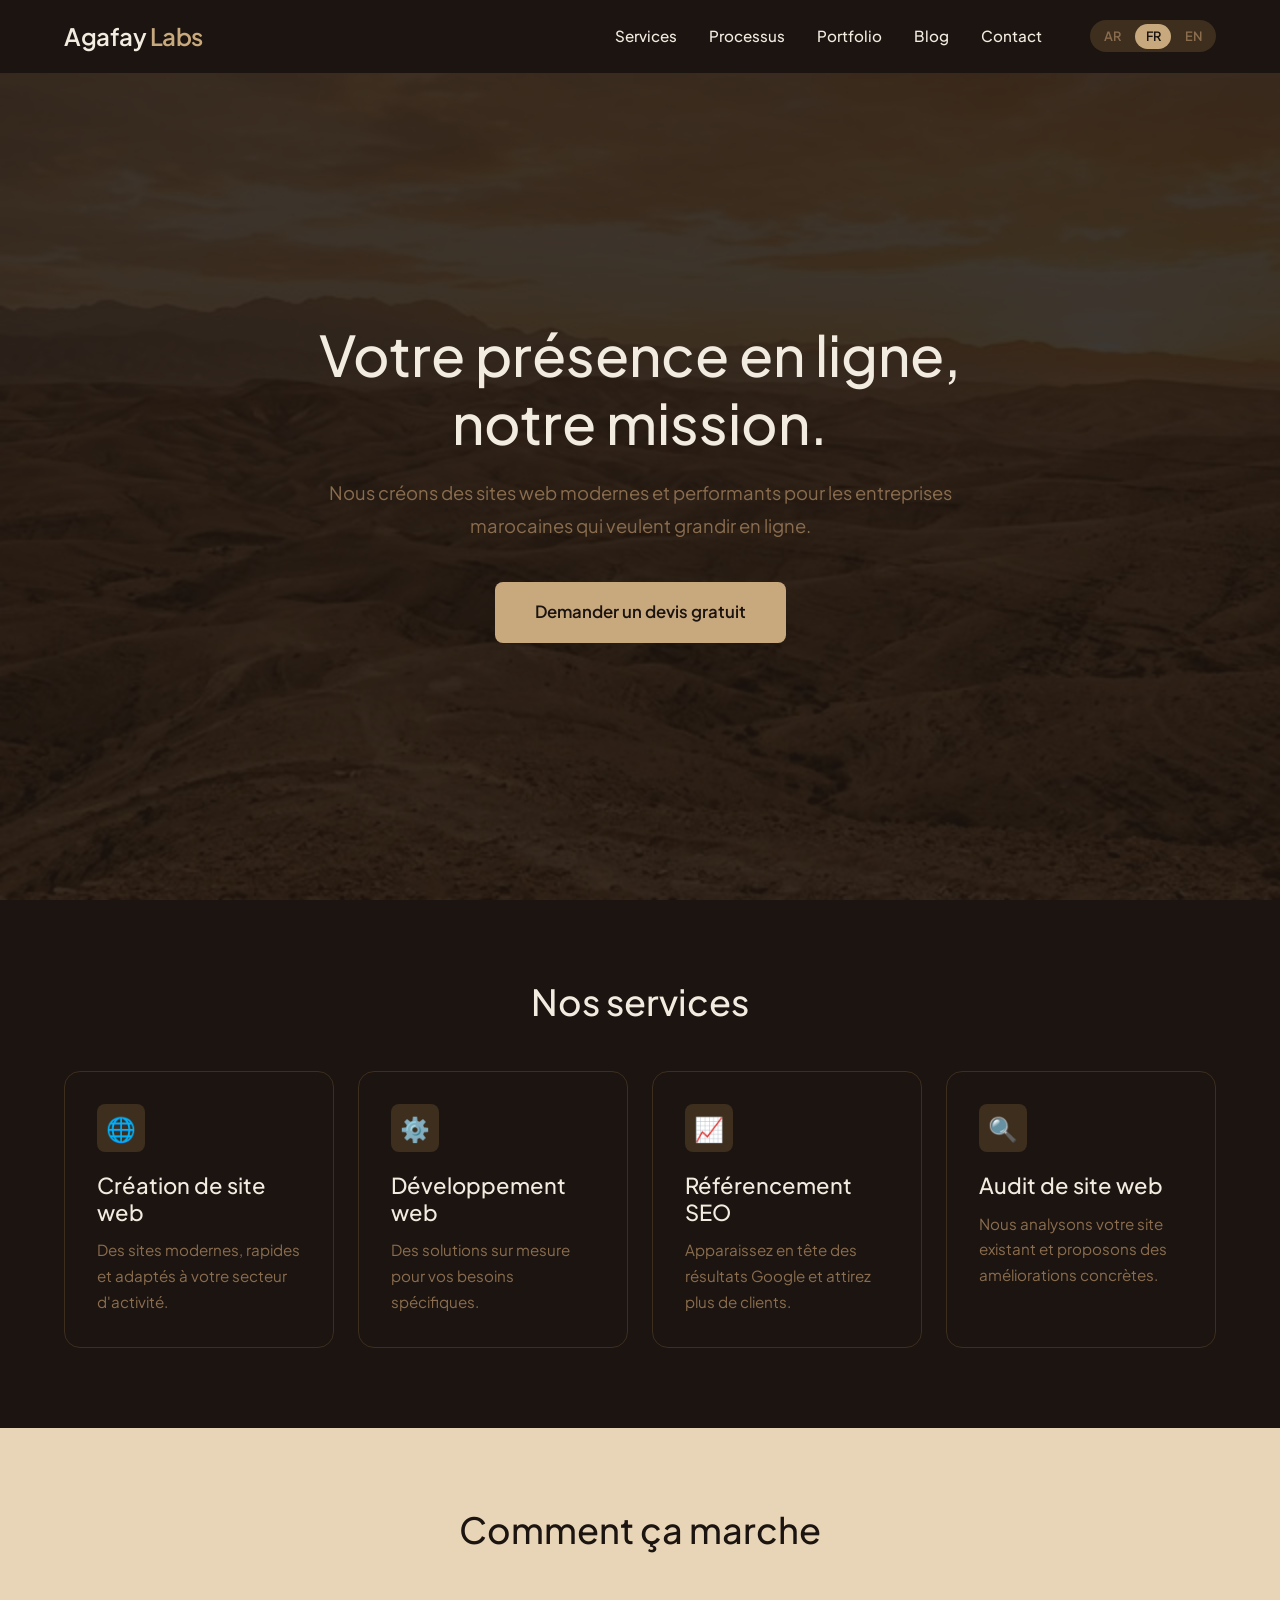
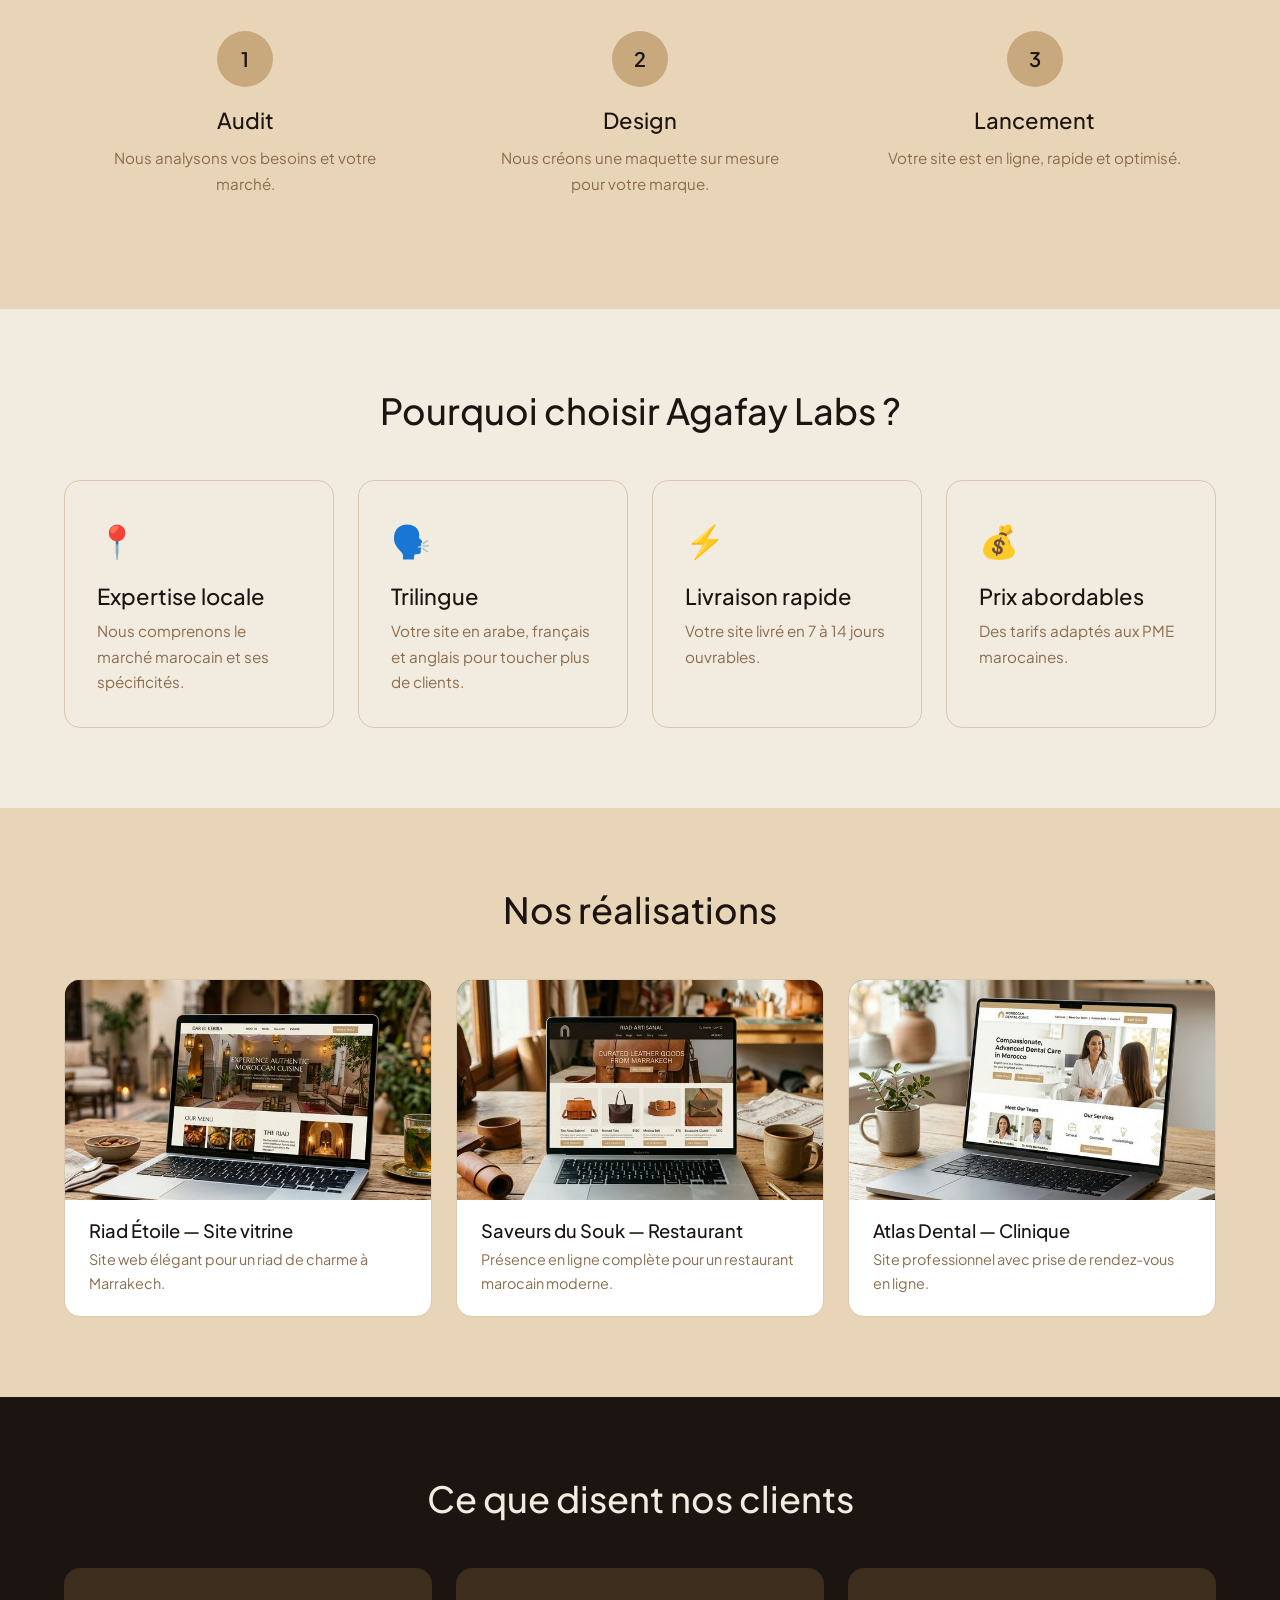
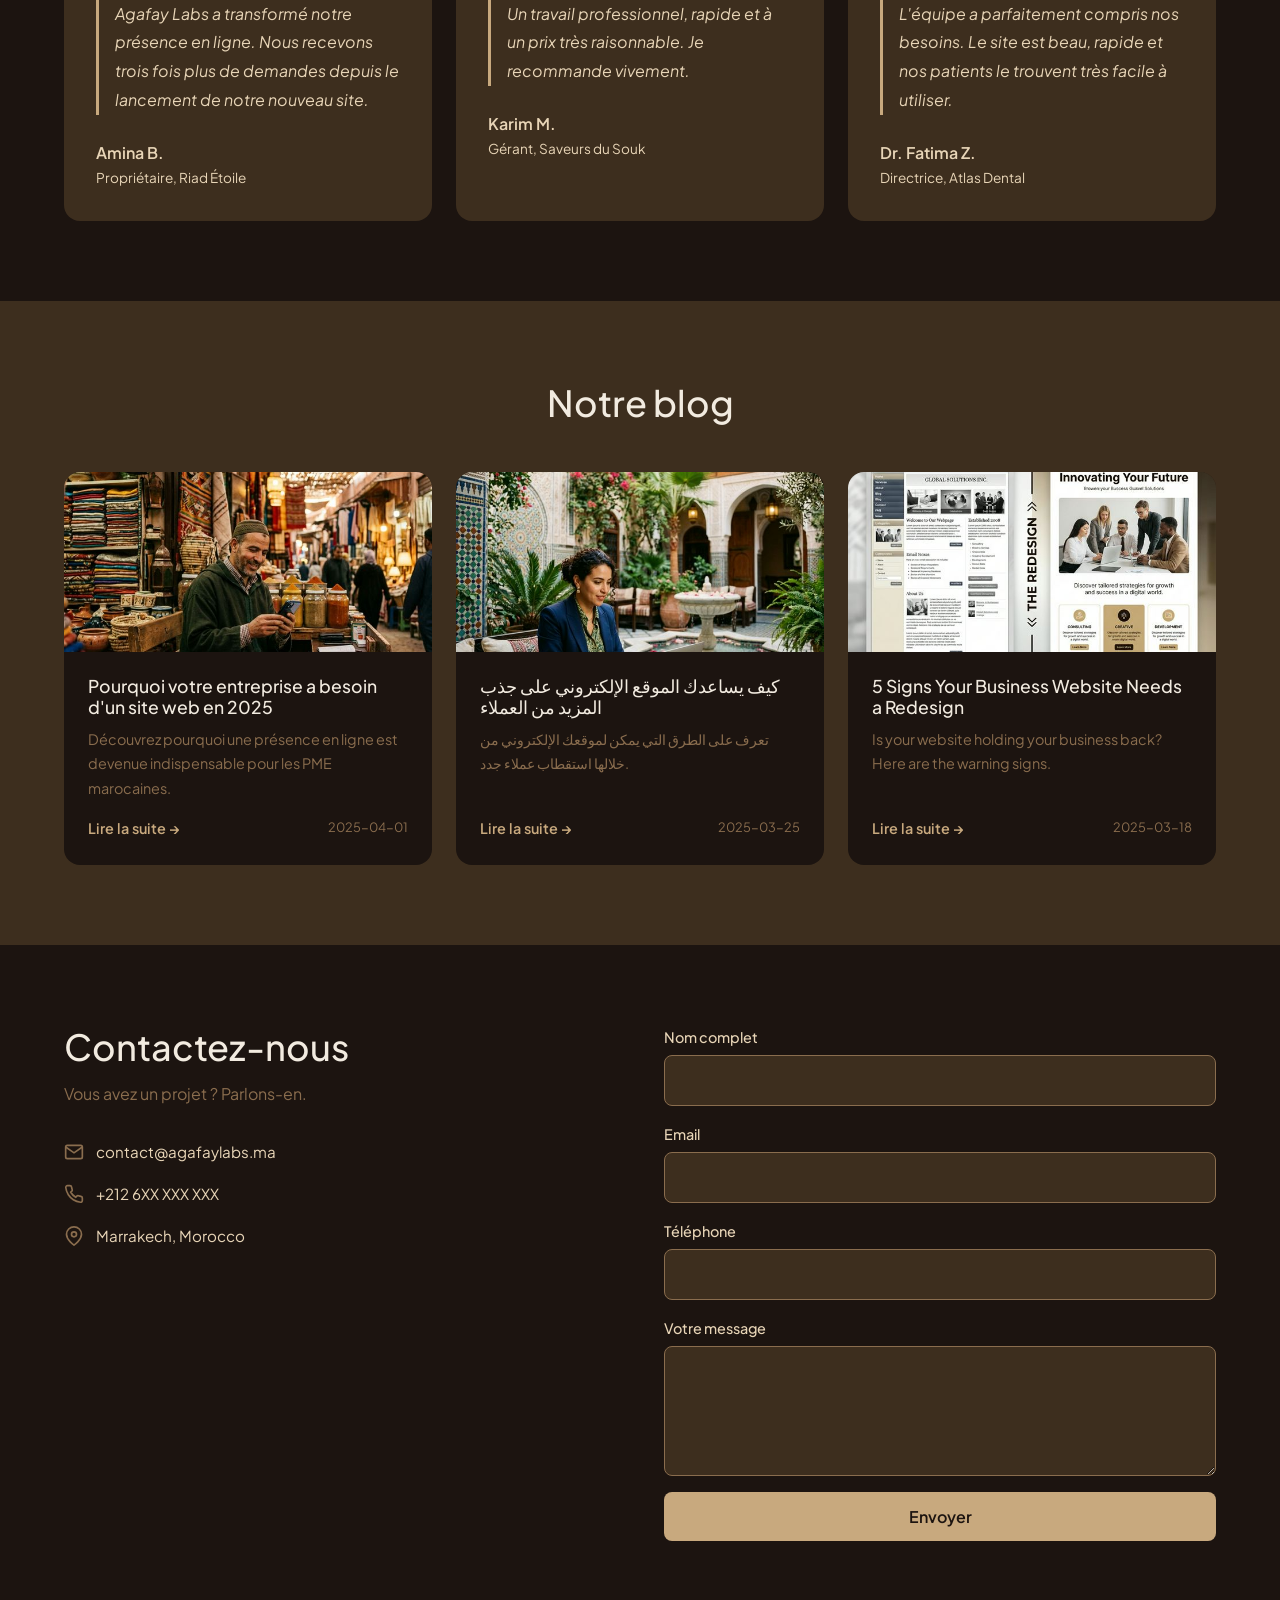
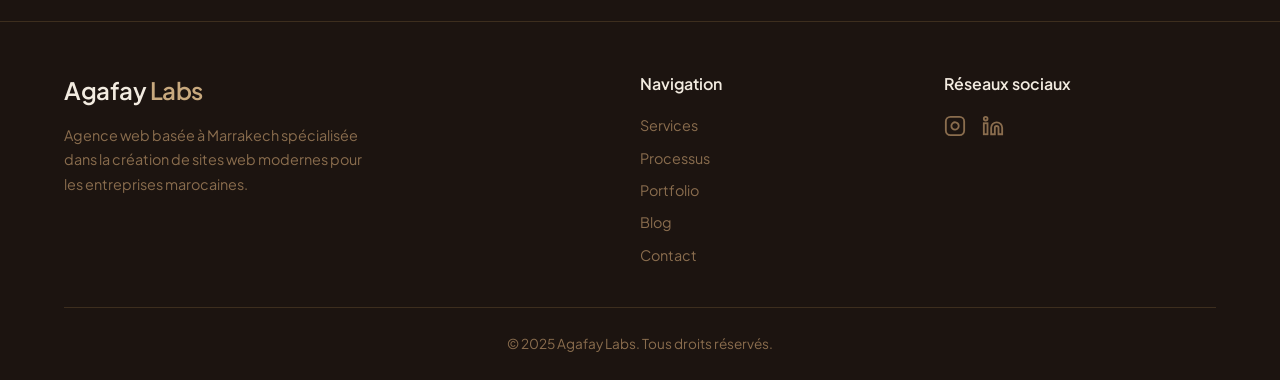
==== index.html @ 9cdda1c8 "Initial commit: Agafay Labs website" ====
<!DOCTYPE html>
<html lang="fr" dir="ltr">
<head>
  <meta charset="UTF-8">
  <meta name="viewport" content="width=device-width, initial-scale=1.0">
  <title>Agafay Labs — Agence Web à Marrakech | Création de sites web</title>
  <meta name="description" content="Agafay Labs est une agence web à Marrakech spécialisée dans la création de sites web modernes et performants pour les entreprises marocaines.">
  <link rel="canonical" href="https://agafaylabs.ma/">

  <!-- Open Graph -->
  <meta property="og:title" content="Agafay Labs — Agence Web à Marrakech">
  <meta property="og:description" content="Nous créons des sites web modernes et performants pour les entreprises marocaines qui veulent grandir en ligne.">
  <meta property="og:image" content="https://agafaylabs.ma/images/og-social-share.png">
  <meta property="og:url" content="https://agafaylabs.ma/">
  <meta property="og:type" content="website">

  <!-- Fonts -->
  <link rel="preconnect" href="https://fonts.googleapis.com">
  <link rel="preconnect" href="https://fonts.gstatic.com" crossorigin>
  <link href="https://fonts.googleapis.com/css2?family=Plus+Jakarta+Sans:wght@400;500;600&family=Noto+Sans+Arabic:wght@400;500;600&display=swap" rel="stylesheet">

  <link rel="stylesheet" href="css/style.css">

  <!-- JSON-LD LocalBusiness -->
  <script type="application/ld+json">
  {
    "@context": "https://schema.org",
    "@type": "LocalBusiness",
    "name": "Agafay Labs",
    "description": "Agence web à Marrakech spécialisée dans la création de sites web modernes pour les entreprises marocaines.",
    "url": "https://agafaylabs.ma",
    "email": "contact@agafaylabs.ma",
    "telephone": "+212 6XX XXX XXX",
    "address": {
      "@type": "PostalAddress",
      "addressLocality": "Marrakech",
      "addressCountry": "MA"
    },
    "sameAs": [
      "https://instagram.com/agafaylabs",
      "https://linkedin.com/company/agafaylabs"
    ]
  }
  </script>
</head>
<body>

  <!-- Nav Overlay -->
  <div class="nav-overlay" id="nav-overlay"></div>

  <!-- NAVBAR -->
  <nav class="navbar" id="navbar">
    <div class="container">
      <a href="index.html" class="navbar__logo">Agafay <span>Labs</span></a>
      <div class="navbar__links" id="nav-links">
        <a href="#services" data-i18n="navServices">Services</a>
        <a href="#process" data-i18n="navProcess">Processus</a>
        <a href="#portfolio" data-i18n="navPortfolio">Portfolio</a>
        <a href="blog.html" data-i18n="navBlog">Blog</a>
        <a href="#contact" data-i18n="navContact">Contact</a>
        <div class="lang-switcher">
          <button data-lang="ar">AR</button>
          <button data-lang="fr" class="active">FR</button>
          <button data-lang="en">EN</button>
        </div>
      </div>
      <button class="navbar__hamburger" id="hamburger" aria-label="Toggle menu">
        <span></span><span></span><span></span>
      </button>
    </div>
  </nav>

  <!-- HERO -->
  <section class="hero" id="hero">
    <!-- Desert background image -->
    <div class="hero__bg">
      <img src="images/hero-background.png" alt="Agafay desert landscape at golden hour" loading="lazy">
    </div>
    <div class="hero__content">
      <h1 data-i18n="heroTagline">Votre présence en ligne, notre mission.</h1>
      <p class="hero__subtitle" data-i18n="heroSubtitle">Nous créons des sites web modernes et performants pour les entreprises marocaines qui veulent grandir en ligne.</p>
      <a href="#contact" class="btn-primary" data-i18n="heroCta">Demander un devis gratuit</a>
    </div>
  </section>

  <!-- SERVICES -->
  <section class="section-dark" id="services">
    <div class="container">
      <div class="section-title reveal">
        <h2 data-i18n="servicesTitle">Nos services</h2>
      </div>
      <div class="services-grid">
        <div class="service-card reveal">
          <div class="service-card__icon">🌐</div>
          <h3 data-i18n="service1Title">Création de site web</h3>
          <p data-i18n="service1Desc">Des sites modernes, rapides et adaptés à votre secteur d'activité.</p>
        </div>
        <div class="service-card reveal">
          <div class="service-card__icon">⚙️</div>
          <h3 data-i18n="service2Title">Développement web</h3>
          <p data-i18n="service2Desc">Des solutions sur mesure pour vos besoins spécifiques.</p>
        </div>
        <div class="service-card reveal">
          <div class="service-card__icon">📈</div>
          <h3 data-i18n="service3Title">Référencement SEO</h3>
          <p data-i18n="service3Desc">Apparaissez en tête des résultats Google et attirez plus de clients.</p>
        </div>
        <div class="service-card reveal">
          <div class="service-card__icon">🔍</div>
          <h3 data-i18n="service4Title">Audit de site web</h3>
          <p data-i18n="service4Desc">Nous analysons votre site existant et proposons des améliorations concrètes.</p>
        </div>
      </div>
    </div>
  </section>

  <!-- PROCESS -->
  <section class="section-alt" id="process">
    <div class="container">
      <div class="section-title reveal">
        <h2 data-i18n="processTitle">Comment ça marche</h2>
      </div>
      <div class="process-steps">
        <div class="process-step reveal">
          <div class="process-step__number">1</div>
          <h3 data-i18n="step1Title">Audit</h3>
          <p data-i18n="step1Desc">Nous analysons vos besoins et votre marché.</p>
        </div>
        <div class="process-step reveal">
          <div class="process-step__number">2</div>
          <h3 data-i18n="step2Title">Design</h3>
          <p data-i18n="step2Desc">Nous créons une maquette sur mesure pour votre marque.</p>
        </div>
        <div class="process-step reveal">
          <div class="process-step__number">3</div>
          <h3 data-i18n="step3Title">Lancement</h3>
          <p data-i18n="step3Desc">Votre site est en ligne, rapide et optimisé.</p>
        </div>
      </div>
    </div>
  </section>

  <!-- WHY CHOOSE US -->
  <section class="section-light" id="why-us">
    <div class="container">
      <div class="section-title reveal">
        <h2 data-i18n="whyTitle">Pourquoi choisir Agafay Labs ?</h2>
      </div>
      <div class="reasons-grid">
        <div class="reason-card reveal">
          <div class="reason-card__icon">📍</div>
          <h3 data-i18n="reason1Title">Expertise locale</h3>
          <p data-i18n="reason1Desc">Nous comprenons le marché marocain et ses spécificités.</p>
        </div>
        <div class="reason-card reveal">
          <div class="reason-card__icon">🗣️</div>
          <h3 data-i18n="reason2Title">Trilingue</h3>
          <p data-i18n="reason2Desc">Votre site en arabe, français et anglais pour toucher plus de clients.</p>
        </div>
        <div class="reason-card reveal">
          <div class="reason-card__icon">⚡</div>
          <h3 data-i18n="reason3Title">Livraison rapide</h3>
          <p data-i18n="reason3Desc">Votre site livré en 7 à 14 jours ouvrables.</p>
        </div>
        <div class="reason-card reveal">
          <div class="reason-card__icon">💰</div>
          <h3 data-i18n="reason4Title">Prix abordables</h3>
          <p data-i18n="reason4Desc">Des tarifs adaptés aux PME marocaines.</p>
        </div>
      </div>
    </div>
  </section>

  <!-- PORTFOLIO -->
  <section class="section-alt" id="portfolio">
    <div class="container">
      <div class="section-title reveal">
        <h2 data-i18n="portfolioTitle">Nos réalisations</h2>
      </div>
      <div class="portfolio-grid">
        <div class="portfolio-card reveal">
          <div class="portfolio-card__image">
            <img src="images/portfolio-restaurant.png" alt="Site web pour Riad Étoile, Marrakech" loading="lazy">
            <div class="portfolio-card__overlay"><span data-i18n="viewProject">Voir le projet</span></div>
          </div>
          <div class="portfolio-card__info">
            <h3 data-i18n="portfolio1Title">Riad Étoile — Site vitrine</h3>
            <p data-i18n="portfolio1Desc">Site web élégant pour un riad de charme à Marrakech.</p>
          </div>
        </div>
        <div class="portfolio-card reveal">
          <div class="portfolio-card__image">
            <img src="images/portfolio-boutique.png" alt="Site e-commerce pour boutique artisanale marocaine" loading="lazy">
            <div class="portfolio-card__overlay"><span data-i18n="viewProject">Voir le projet</span></div>
          </div>
          <div class="portfolio-card__info">
            <h3 data-i18n="portfolio2Title">Saveurs du Souk — Restaurant</h3>
            <p data-i18n="portfolio2Desc">Présence en ligne complète pour un restaurant marocain moderne.</p>
          </div>
        </div>
        <div class="portfolio-card reveal">
          <div class="portfolio-card__image">
            <img src="images/portfolio-clinic.png" alt="Site web professionnel pour Atlas Dental" loading="lazy">
            <div class="portfolio-card__overlay"><span data-i18n="viewProject">Voir le projet</span></div>
          </div>
          <div class="portfolio-card__info">
            <h3 data-i18n="portfolio3Title">Atlas Dental — Clinique</h3>
            <p data-i18n="portfolio3Desc">Site professionnel avec prise de rendez-vous en ligne.</p>
          </div>
        </div>
      </div>
    </div>
  </section>

  <!-- TESTIMONIALS -->
  <section class="section-dark" id="testimonials">
    <div class="container">
      <div class="section-title reveal">
        <h2 data-i18n="testimonialsTitle">Ce que disent nos clients</h2>
      </div>
      <div class="testimonials-grid">
        <div class="testimonial-card reveal">
          <p class="testimonial-card__quote" data-i18n="testimonial1Quote">Agafay Labs a transformé notre présence en ligne. Nous recevons trois fois plus de demandes depuis le lancement de notre nouveau site.</p>
          <p class="testimonial-card__author" data-i18n="testimonial1Author">Amina B.</p>
          <p class="testimonial-card__role" data-i18n="testimonial1Role">Propriétaire, Riad Étoile</p>
        </div>
        <div class="testimonial-card reveal">
          <p class="testimonial-card__quote" data-i18n="testimonial2Quote">Un travail professionnel, rapide et à un prix très raisonnable. Je recommande vivement.</p>
          <p class="testimonial-card__author" data-i18n="testimonial2Author">Karim M.</p>
          <p class="testimonial-card__role" data-i18n="testimonial2Role">Gérant, Saveurs du Souk</p>
        </div>
        <div class="testimonial-card reveal">
          <p class="testimonial-card__quote" data-i18n="testimonial3Quote">L'équipe a parfaitement compris nos besoins. Le site est beau, rapide et nos patients le trouvent très facile à utiliser.</p>
          <p class="testimonial-card__author" data-i18n="testimonial3Author">Dr. Fatima Z.</p>
          <p class="testimonial-card__role" data-i18n="testimonial3Role">Directrice, Atlas Dental</p>
        </div>
      </div>
    </div>
  </section>

  <!-- BLOG PREVIEW -->
  <section class="section-blog-home" id="blog">
    <div class="container">
      <div class="section-title reveal">
        <h2 data-i18n="blogTitle">Notre blog</h2>
      </div>
      <div class="blog-grid">
        <!-- Post 1 -->
        <a href="posts/post-1.html" class="blog-card reveal">
          <div class="blog-card__image">
            <span class="blog-card__badge">Business</span>
            <img src="images/blog-hero-french.png" alt="Entrepreneur marocain dans un souk" loading="lazy">
          </div>
          <div class="blog-card__body">
            <h3 data-i18n="blog1Title">Pourquoi votre entreprise a besoin d'un site web en 2025</h3>
            <p data-i18n="blog1Excerpt">Découvrez pourquoi une présence en ligne est devenue indispensable pour les PME marocaines.</p>
            <div class="blog-card__footer">
              <span class="blog-card__link" data-i18n="readMore">Lire la suite →</span>
              <span class="blog-card__date">2025-04-01</span>
            </div>
          </div>
        </a>
        <!-- Post 2 -->
        <a href="posts/post-2.html" class="blog-card reveal">
          <div class="blog-card__image">
            <span class="blog-card__badge">Marketing</span>
            <img src="images/blog-hero-arabic.png" alt="رائدة أعمال مغربية تعمل على حاسوبها" loading="lazy">
          </div>
          <div class="blog-card__body">
            <h3 data-i18n="blog2Title">كيف يساعدك الموقع الإلكتروني على جذب المزيد من العملاء</h3>
            <p data-i18n="blog2Excerpt">تعرف على الطرق التي يمكن لموقعك الإلكتروني من خلالها استقطاب عملاء جدد.</p>
            <div class="blog-card__footer">
              <span class="blog-card__link" data-i18n="readMore">Lire la suite →</span>
              <span class="blog-card__date">2025-03-25</span>
            </div>
          </div>
        </a>
        <!-- Post 3 -->
        <a href="posts/post-3.html" class="blog-card reveal">
          <div class="blog-card__image">
            <span class="blog-card__badge">Web Design</span>
            <img src="images/blog-hero-english.png" alt="Before and after website redesign comparison" loading="lazy">
          </div>
          <div class="blog-card__body">
            <h3 data-i18n="blog3Title">5 Signs Your Business Website Needs a Redesign</h3>
            <p data-i18n="blog3Excerpt">Is your website holding your business back? Here are the warning signs.</p>
            <div class="blog-card__footer">
              <span class="blog-card__link" data-i18n="readMore">Lire la suite →</span>
              <span class="blog-card__date">2025-03-18</span>
            </div>
          </div>
        </a>
      </div>
    </div>
  </section>

  <!-- CONTACT -->
  <section class="section-dark" id="contact">
    <div class="container">
      <div class="contact-wrapper reveal">
        <div class="contact-info">
          <h2 data-i18n="contactTitle">Contactez-nous</h2>
          <p data-i18n="contactSubtitle">Vous avez un projet ? Parlons-en.</p>
          <div class="contact-info__item">
            <svg width="20" height="20" viewBox="0 0 24 24" fill="none" stroke="#8A6D4E" stroke-width="2"><path d="M4 4h16c1.1 0 2 .9 2 2v12c0 1.1-.9 2-2 2H4c-1.1 0-2-.9-2-2V6c0-1.1.9-2 2-2z"/><polyline points="22,6 12,13 2,6"/></svg>
            <span>contact@agafaylabs.ma</span>
          </div>
          <div class="contact-info__item">
            <svg width="20" height="20" viewBox="0 0 24 24" fill="none" stroke="#8A6D4E" stroke-width="2"><path d="M22 16.92v3a2 2 0 01-2.18 2 19.79 19.79 0 01-8.63-3.07 19.5 19.5 0 01-6-6 19.79 19.79 0 01-3.07-8.67A2 2 0 014.11 2h3a2 2 0 012 1.72 12.84 12.84 0 00.7 2.81 2 2 0 01-.45 2.11L8.09 9.91a16 16 0 006 6l1.27-1.27a2 2 0 012.11-.45 12.84 12.84 0 002.81.7A2 2 0 0122 16.92z"/></svg>
            <span>+212 6XX XXX XXX</span>
          </div>
          <div class="contact-info__item">
            <svg width="20" height="20" viewBox="0 0 24 24" fill="none" stroke="#8A6D4E" stroke-width="2"><path d="M21 10c0 7-9 13-9 13s-9-6-9-13a9 9 0 0118 0z"/><circle cx="12" cy="10" r="3"/></svg>
            <span>Marrakech, Morocco</span>
          </div>
        </div>
        <form class="contact-form" id="contact-form">
          <div class="form-group">
            <label for="name" data-i18n="labelName">Nom complet</label>
            <input type="text" id="name" name="name" required>
          </div>
          <div class="form-group">
            <label for="email" data-i18n="labelEmail">Email</label>
            <input type="email" id="email" name="email" required>
          </div>
          <div class="form-group">
            <label for="phone" data-i18n="labelPhone">Téléphone</label>
            <input type="tel" id="phone" name="phone">
          </div>
          <div class="form-group">
            <label for="message" data-i18n="labelMessage">Votre message</label>
            <textarea id="message" name="message" required></textarea>
          </div>
          <div class="form-error" id="form-error"></div>
          <div class="form-success" id="form-success" data-i18n="formSuccess">Merci ! Votre message a été envoyé avec succès.</div>
          <button type="submit" class="btn-primary" data-i18n="labelSend">Envoyer</button>
        </form>
      </div>
    </div>
  </section>

  <!-- FOOTER -->
  <footer class="footer">
    <div class="container">
      <div class="footer__grid">
        <div class="footer__brand">
          <a href="index.html" class="navbar__logo">Agafay <span>Labs</span></a>
          <p data-i18n="footerDesc">Agence web basée à Marrakech spécialisée dans la création de sites web modernes pour les entreprises marocaines.</p>
        </div>
        <div class="footer__nav">
          <h4 data-i18n="footerNav">Navigation</h4>
          <a href="#services" data-i18n="navServices">Services</a>
          <a href="#process" data-i18n="navProcess">Processus</a>
          <a href="#portfolio" data-i18n="navPortfolio">Portfolio</a>
          <a href="blog.html" data-i18n="navBlog">Blog</a>
          <a href="#contact" data-i18n="navContact">Contact</a>
        </div>
        <div class="footer__social">
          <h4 data-i18n="footerSocial">Réseaux sociaux</h4>
          <div class="footer__social-icons">
            <a href="https://instagram.com/agafaylabs" target="_blank" rel="noopener noreferrer" aria-label="Instagram">
              <svg width="22" height="22" viewBox="0 0 24 24" fill="none" stroke="currentColor" stroke-width="2"><rect x="2" y="2" width="20" height="20" rx="5"/><path d="M16 11.37A4 4 0 1112.63 8 4 4 0 0116 11.37z"/><line x1="17.5" y1="6.5" x2="17.51" y2="6.5"/></svg>
            </a>
            <a href="https://linkedin.com/company/agafaylabs" target="_blank" rel="noopener noreferrer" aria-label="LinkedIn">
              <svg width="22" height="22" viewBox="0 0 24 24" fill="none" stroke="currentColor" stroke-width="2"><path d="M16 8a6 6 0 016 6v7h-4v-7a2 2 0 00-2-2 2 2 0 00-2 2v7h-4v-7a6 6 0 016-6z"/><rect x="2" y="9" width="4" height="12"/><circle cx="4" cy="4" r="2"/></svg>
            </a>
          </div>
        </div>
      </div>
      <div class="footer__bottom">
        <p data-i18n="footerCopyright">© 2025 Agafay Labs. Tous droits réservés.</p>
      </div>
    </div>
  </footer>

  <script src="js/script.js"></script>
</body>
</html>
---- css/style.css ----
/* ============================================
   AGAFAY LABS — Design System
   ============================================ */

/* --- Google Fonts --- */
@import url('https://fonts.googleapis.com/css2?family=Plus+Jakarta+Sans:wght@400;500;600&family=Noto+Sans+Arabic:wght@400;500;600&display=swap');

/* --- CSS Variables --- */
:root {
  --color-dark-earth: #1C1410;
  --color-deep-terracotta: #3D2E1E;
  --color-warm-umber: #8A6D4E;
  --color-agafay-sand: #C8A97E;
  --color-pale-dune: #E8D5B7;
  --color-riad-ivory: #F2EBE0;
  --color-jemaa-red: #8B2C2C;
  --color-palmeraie-green: #2C5F4A;
  --color-atlas-sky: #4A6B8A;

  --font-primary: 'Plus Jakarta Sans', sans-serif;
  --font-arabic: 'Noto Sans Arabic', sans-serif;

  --transition: 0.3s ease;
  --shadow-sm: 0 2px 8px rgba(28,20,16,0.12);
  --shadow-md: 0 4px 20px rgba(28,20,16,0.18);
  --shadow-lg: 0 8px 32px rgba(28,20,16,0.25);
  --border-light: 1px solid #D9C9B0;
  --border-dark: 1px solid var(--color-deep-terracotta);
  --radius: 8px;
  --radius-lg: 16px;
  --radius-pill: 20px;
}

/* --- Reset & Base --- */
*, *::before, *::after {
  margin: 0;
  padding: 0;
  box-sizing: border-box;
}

html {
  scroll-behavior: smooth;
  font-size: 16px;
}

body {
  font-family: var(--font-primary);
  line-height: 1.7;
  color: var(--color-dark-earth);
  background: var(--color-riad-ivory);
  overflow-x: hidden;
}

[dir="rtl"] body {
  font-family: var(--font-arabic);
}

a {
  text-decoration: none;
  color: inherit;
  transition: color var(--transition);
}

ul { list-style: none; }

img {
  max-width: 100%;
  height: auto;
  display: block;
}

/* --- Typography --- */
h1, h2, h3 {
  font-weight: 500;
  line-height: 1.2;
}
h1 { font-size: clamp(2rem, 5vw, 3.5rem); }
h2 { font-size: clamp(1.5rem, 3vw, 2.25rem); }
h3 { font-size: 1.375rem; }

.section-title {
  text-align: center;
  margin-bottom: 3rem;
}
.section-title h2 {
  margin-bottom: 0.5rem;
}

/* --- Container --- */
.container {
  width: 100%;
  max-width: 1200px;
  margin: 0 auto;
  padding: 0 1.5rem;
}

/* --- Buttons --- */
.btn-primary {
  display: inline-block;
  padding: 0.875rem 2rem;
  background: var(--color-agafay-sand);
  color: var(--color-dark-earth);
  font-weight: 600;
  font-size: 1rem;
  border: none;
  border-radius: var(--radius);
  cursor: pointer;
  transition: all var(--transition);
  font-family: inherit;
}
.btn-primary:hover {
  background: var(--color-warm-umber);
  color: var(--color-riad-ivory);
  transform: translateY(-2px);
  box-shadow: var(--shadow-md);
}

.btn-outline {
  display: inline-block;
  padding: 0.875rem 2rem;
  background: transparent;
  color: var(--color-agafay-sand);
  font-weight: 600;
  font-size: 1rem;
  border: 2px solid var(--color-agafay-sand);
  border-radius: var(--radius);
  cursor: pointer;
  transition: all var(--transition);
  font-family: inherit;
}
.btn-outline:hover {
  background: var(--color-agafay-sand);
  color: var(--color-dark-earth);
  transform: translateY(-2px);
}

/* ============================================
   NAVBAR
   ============================================ */
.navbar {
  position: fixed;
  top: 0;
  left: 0;
  right: 0;
  z-index: 1000;
  background: var(--color-dark-earth);
  padding: 1rem 0;
  transition: box-shadow var(--transition), padding var(--transition);
}
.navbar.scrolled {
  box-shadow: var(--shadow-lg);
  padding: 0.6rem 0;
}
.navbar .container {
  display: flex;
  align-items: center;
  justify-content: space-between;
}
.navbar__logo {
  font-size: 1.5rem;
  font-weight: 600;
  color: var(--color-riad-ivory);
  letter-spacing: -0.5px;
}
.navbar__logo span {
  color: var(--color-agafay-sand);
}
.navbar__links {
  display: flex;
  align-items: center;
  gap: 2rem;
}
.navbar__links a {
  color: var(--color-riad-ivory);
  font-size: 0.95rem;
  font-weight: 500;
  position: relative;
  padding: 0.25rem 0;
}
.navbar__links a::after {
  content: '';
  position: absolute;
  bottom: 0;
  left: 0;
  width: 0;
  height: 2px;
  background: var(--color-agafay-sand);
  transition: width var(--transition);
}
.navbar__links a:hover,
.navbar__links a.active {
  color: var(--color-agafay-sand);
}
.navbar__links a:hover::after,
.navbar__links a.active::after {
  width: 100%;
}

/* Language Switcher */
.lang-switcher {
  display: flex;
  gap: 0.25rem;
  margin-left: 1rem;
  background: var(--color-deep-terracotta);
  border-radius: var(--radius-pill);
  padding: 0.2rem;
}
[dir="rtl"] .lang-switcher {
  margin-left: 0;
  margin-right: 1rem;
}
.lang-switcher button {
  background: transparent;
  color: var(--color-warm-umber);
  border: none;
  padding: 0.3rem 0.65rem;
  font-size: 0.8rem;
  font-weight: 600;
  border-radius: var(--radius-pill);
  cursor: pointer;
  transition: all var(--transition);
  font-family: inherit;
}
.lang-switcher button.active,
.lang-switcher button:hover {
  background: var(--color-agafay-sand);
  color: var(--color-dark-earth);
}

/* Hamburger */
.navbar__hamburger {
  display: none;
  flex-direction: column;
  gap: 5px;
  cursor: pointer;
  background: none;
  border: none;
  padding: 0.5rem;
}
.navbar__hamburger span {
  display: block;
  width: 24px;
  height: 2px;
  background: var(--color-riad-ivory);
  transition: all var(--transition);
  border-radius: 2px;
}
.navbar__hamburger.open span:nth-child(1) {
  transform: translateY(7px) rotate(45deg);
}
.navbar__hamburger.open span:nth-child(2) {
  opacity: 0;
}
.navbar__hamburger.open span:nth-child(3) {
  transform: translateY(-7px) rotate(-45deg);
}

/* ============================================
   HERO
   ============================================ */
.hero {
  min-height: 100vh;
  display: flex;
  align-items: center;
  justify-content: center;
  text-align: center;
  background: var(--color-dark-earth);
  position: relative;
  overflow: hidden;
  padding: 8rem 1.5rem 4rem;
}
.hero__bg {
  position: absolute;
  inset: 0;
  opacity: 0.15;
  pointer-events: none;
}
.hero__bg img {
  width: 100%;
  height: 100%;
  object-fit: cover;
}
.portfolio-card__image img {
  width: 100%;
  height: 100%;
  object-fit: cover;
  position: absolute;
  top: 0;
  left: 0;
}
.portfolio-card__image {
  position: relative;
}
.blog-card__image img {
  width: 100%;
  height: 100%;
  object-fit: cover;
  position: absolute;
  top: 0;
  left: 0;
}
.blog-card__image {
  position: relative;
}
.hero__content {
  position: relative;
  z-index: 1;
  max-width: 700px;
}
.hero h1 {
  color: var(--color-riad-ivory);
  margin-bottom: 1.25rem;
}
.hero__subtitle {
  color: var(--color-warm-umber);
  font-size: 1.15rem;
  margin-bottom: 2.5rem;
  line-height: 1.8;
}
.hero .btn-primary {
  font-size: 1.05rem;
  padding: 1rem 2.5rem;
}

/* ============================================
   SECTIONS — COMMON
   ============================================ */
section {
  padding: 5rem 0;
}

/* Dark sections */
.section-dark {
  background: var(--color-dark-earth);
  color: var(--color-riad-ivory);
}
.section-dark h2,
.section-dark h3 {
  color: var(--color-riad-ivory);
}
.section-dark p {
  color: var(--color-pale-dune);
}

/* Light sections */
.section-light {
  background: var(--color-riad-ivory);
  color: var(--color-dark-earth);
}
.section-alt {
  background: var(--color-pale-dune);
  color: var(--color-dark-earth);
}
.section-light h2,
.section-light h3,
.section-alt h2,
.section-alt h3 {
  color: var(--color-dark-earth);
}
.section-blog-home {
  background: var(--color-deep-terracotta);
}
.section-blog-home h2,
.section-blog-home h3 {
  color: var(--color-riad-ivory);
}
.section-blog-home p {
  color: var(--color-pale-dune);
}

/* ============================================
   SERVICES
   ============================================ */
.services-grid {
  display: grid;
  grid-template-columns: repeat(auto-fit, minmax(260px, 1fr));
  gap: 1.5rem;
}
.service-card {
  background: var(--color-dark-earth);
  border: var(--border-dark);
  border-radius: var(--radius-lg);
  padding: 2rem;
  transition: transform var(--transition), box-shadow var(--transition);
}
.service-card:hover {
  transform: translateY(-4px);
  box-shadow: var(--shadow-md);
}
.service-card__icon {
  width: 48px;
  height: 48px;
  background: var(--color-deep-terracotta);
  border-radius: var(--radius);
  display: flex;
  align-items: center;
  justify-content: center;
  margin-bottom: 1.25rem;
  font-size: 1.5rem;
}
.service-card h3 {
  color: var(--color-riad-ivory);
  margin-bottom: 0.75rem;
}
.service-card p {
  color: var(--color-warm-umber);
  font-size: 0.95rem;
}

/* ============================================
   PROCESS / HOW IT WORKS
   ============================================ */
.process-steps {
  display: grid;
  grid-template-columns: repeat(auto-fit, minmax(240px, 1fr));
  gap: 2rem;
  position: relative;
}
.process-step {
  text-align: center;
  padding: 2rem 1.5rem;
  position: relative;
}
.process-step__number {
  width: 56px;
  height: 56px;
  border-radius: 50%;
  background: var(--color-agafay-sand);
  color: var(--color-dark-earth);
  display: flex;
  align-items: center;
  justify-content: center;
  font-size: 1.25rem;
  font-weight: 600;
  margin: 0 auto 1.25rem;
}
.process-step h3 {
  margin-bottom: 0.75rem;
}
.process-step p {
  color: var(--color-warm-umber);
  font-size: 0.95rem;
}

/* ============================================
   WHY CHOOSE US
   ============================================ */
.reasons-grid {
  display: grid;
  grid-template-columns: repeat(auto-fit, minmax(250px, 1fr));
  gap: 1.5rem;
}
.reason-card {
  background: var(--color-riad-ivory);
  border: var(--border-light);
  border-radius: var(--radius-lg);
  padding: 2rem;
  transition: transform var(--transition);
}
.reason-card:hover {
  transform: translateY(-3px);
}
.reason-card__icon {
  font-size: 2rem;
  margin-bottom: 1rem;
}
.reason-card h3 {
  margin-bottom: 0.5rem;
}
.reason-card p {
  color: var(--color-warm-umber);
  font-size: 0.95rem;
}

/* ============================================
   PORTFOLIO
   ============================================ */
.portfolio-grid {
  display: grid;
  grid-template-columns: repeat(auto-fit, minmax(320px, 1fr));
  gap: 1.5rem;
}
.portfolio-card {
  border-radius: var(--radius-lg);
  overflow: hidden;
  border: var(--border-light);
  background: #fff;
  transition: transform var(--transition), box-shadow var(--transition);
}
.portfolio-card:hover {
  transform: translateY(-4px);
  box-shadow: var(--shadow-md);
}
.portfolio-card__image {
  width: 100%;
  height: 220px;
  background: var(--color-deep-terracotta);
  position: relative;
  overflow: hidden;
  display: flex;
  align-items: center;
  justify-content: center;
}
.portfolio-card__image span {
  color: var(--color-warm-umber);
  font-size: 0.9rem;
}
.portfolio-card__overlay {
  position: absolute;
  inset: 0;
  background: rgba(28,20,16,0.8);
  display: flex;
  align-items: center;
  justify-content: center;
  opacity: 0;
  transition: opacity var(--transition);
}
.portfolio-card:hover .portfolio-card__overlay {
  opacity: 1;
}
.portfolio-card__overlay span {
  color: var(--color-agafay-sand);
  font-weight: 600;
  font-size: 1rem;
  border: 2px solid var(--color-agafay-sand);
  padding: 0.5rem 1.25rem;
  border-radius: var(--radius);
}
.portfolio-card__info {
  padding: 1.25rem 1.5rem;
}
.portfolio-card__info h3 {
  margin-bottom: 0.25rem;
  font-size: 1.15rem;
}
.portfolio-card__info p {
  color: var(--color-warm-umber);
  font-size: 0.9rem;
}

/* ============================================
   TESTIMONIALS
   ============================================ */
.testimonials-grid {
  display: grid;
  grid-template-columns: repeat(auto-fit, minmax(300px, 1fr));
  gap: 1.5rem;
}
.testimonial-card {
  background: var(--color-deep-terracotta);
  border-radius: var(--radius-lg);
  padding: 2rem;
}
.testimonial-card__quote {
  color: var(--color-pale-dune);
  font-size: 1rem;
  margin-bottom: 1.5rem;
  font-style: italic;
  line-height: 1.8;
  position: relative;
  padding-left: 1rem;
  border-left: 3px solid var(--color-agafay-sand);
}
[dir="rtl"] .testimonial-card__quote {
  padding-left: 0;
  padding-right: 1rem;
  border-left: none;
  border-right: 3px solid var(--color-agafay-sand);
}
.testimonial-card__author {
  color: var(--color-agafay-sand);
  font-weight: 600;
}
.testimonial-card__role {
  color: var(--color-warm-umber);
  font-size: 0.85rem;
}

/* ============================================
   BLOG CARDS (Homepage)
   ============================================ */
.blog-grid {
  display: grid;
  grid-template-columns: repeat(auto-fit, minmax(300px, 1fr));
  gap: 1.5rem;
}
.blog-card {
  background: var(--color-dark-earth);
  border-radius: var(--radius-lg);
  overflow: hidden;
  transition: transform var(--transition), box-shadow var(--transition);
  display: flex;
  flex-direction: column;
}
.blog-card:hover {
  transform: translateY(-4px);
  box-shadow: var(--shadow-md);
}
.blog-card__image {
  width: 100%;
  height: 180px;
  background: var(--color-deep-terracotta);
  position: relative;
  display: flex;
  align-items: center;
  justify-content: center;
}
.blog-card__image span {
  color: var(--color-warm-umber);
  font-size: 0.85rem;
}
.blog-card__badge {
  position: absolute;
  top: 1rem;
  left: 1rem;
  background: var(--color-agafay-sand);
  color: var(--color-dark-earth);
  font-size: 0.75rem;
  font-weight: 600;
  padding: 0.25rem 0.75rem;
  border-radius: var(--radius-pill);
}
[dir="rtl"] .blog-card__badge {
  left: auto;
  right: 1rem;
}
.blog-card__body {
  padding: 1.5rem;
  flex: 1;
  display: flex;
  flex-direction: column;
}
.blog-card__body h3 {
  color: var(--color-riad-ivory);
  font-size: 1.1rem;
  margin-bottom: 0.5rem;
}
.blog-card__body p {
  color: var(--color-warm-umber);
  font-size: 0.9rem;
  flex: 1;
}
.blog-card__footer {
  display: flex;
  justify-content: space-between;
  align-items: center;
  margin-top: 1rem;
}
.blog-card__date {
  color: var(--color-warm-umber);
  font-size: 0.8rem;
}
.blog-card__link {
  color: var(--color-agafay-sand);
  font-weight: 600;
  font-size: 0.9rem;
  transition: color var(--transition);
}
.blog-card__link:hover {
  color: var(--color-riad-ivory);
}

/* ============================================
   CONTACT
   ============================================ */
.contact-wrapper {
  display: grid;
  grid-template-columns: 1fr 1fr;
  gap: 3rem;
  align-items: start;
}
.contact-info h2 {
  color: var(--color-riad-ivory);
  margin-bottom: 0.75rem;
}
.contact-info p {
  color: var(--color-warm-umber);
  margin-bottom: 2rem;
}
.contact-info__item {
  display: flex;
  align-items: center;
  gap: 0.75rem;
  margin-bottom: 1rem;
  color: var(--color-pale-dune);
  font-size: 0.95rem;
}
.contact-info__item svg {
  flex-shrink: 0;
}
.contact-form {
  display: flex;
  flex-direction: column;
  gap: 1rem;
}
.form-group {
  display: flex;
  flex-direction: column;
  gap: 0.35rem;
}
.form-group label {
  color: var(--color-pale-dune);
  font-size: 0.9rem;
  font-weight: 500;
}
.form-group input,
.form-group textarea {
  background: var(--color-deep-terracotta);
  border: 1px solid var(--color-warm-umber);
  border-radius: var(--radius);
  padding: 0.875rem 1rem;
  color: var(--color-riad-ivory);
  font-family: inherit;
  font-size: 1rem;
  transition: border-color var(--transition), box-shadow var(--transition);
  outline: none;
}
.form-group input:focus,
.form-group textarea:focus {
  border-color: var(--color-agafay-sand);
  box-shadow: 0 0 0 3px rgba(200,169,126,0.15);
}
.form-group textarea {
  min-height: 130px;
  resize: vertical;
}
.form-group input::placeholder,
.form-group textarea::placeholder {
  color: var(--color-warm-umber);
}
.form-success {
  background: var(--color-palmeraie-green);
  color: var(--color-riad-ivory);
  padding: 1rem;
  border-radius: var(--radius);
  text-align: center;
  display: none;
}
.form-success.show {
  display: block;
}
.form-error {
  color: var(--color-jemaa-red);
  font-size: 0.85rem;
  display: none;
}
.form-error.show {
  display: block;
}

/* ============================================
   FOOTER
   ============================================ */
.footer {
  background: var(--color-dark-earth);
  border-top: 1px solid var(--color-deep-terracotta);
  padding: 3rem 0 1.5rem;
}
.footer__grid {
  display: grid;
  grid-template-columns: 2fr 1fr 1fr;
  gap: 2rem;
  margin-bottom: 2rem;
}
.footer__brand p {
  color: var(--color-warm-umber);
  margin-top: 0.75rem;
  font-size: 0.9rem;
  max-width: 300px;
}
.footer__nav h4,
.footer__social h4 {
  color: var(--color-riad-ivory);
  font-weight: 600;
  margin-bottom: 1rem;
  font-size: 1rem;
}
.footer__nav a {
  display: block;
  color: var(--color-warm-umber);
  font-size: 0.9rem;
  margin-bottom: 0.5rem;
  transition: color var(--transition);
}
.footer__nav a:hover {
  color: var(--color-agafay-sand);
}
.footer__social-icons {
  display: flex;
  gap: 1rem;
}
.footer__social-icons a {
  color: var(--color-warm-umber);
  font-size: 1.2rem;
  transition: color var(--transition);
}
.footer__social-icons a:hover {
  color: var(--color-agafay-sand);
}
.footer__bottom {
  border-top: 1px solid var(--color-deep-terracotta);
  padding-top: 1.5rem;
  text-align: center;
  color: var(--color-warm-umber);
  font-size: 0.85rem;
}

/* ============================================
   SCROLL ANIMATIONS
   ============================================ */
.reveal {
  opacity: 0;
  transform: translateY(20px);
  transition: opacity 0.7s ease, transform 0.7s ease;
}
.reveal.visible {
  opacity: 1;
  transform: translateY(0);
}

/* ============================================
   RESPONSIVE
   ============================================ */
@media (max-width: 1024px) {
  .contact-wrapper {
    grid-template-columns: 1fr;
  }
  .footer__grid {
    grid-template-columns: 1fr 1fr;
  }
}

@media (max-width: 768px) {
  .navbar__links {
    position: fixed;
    top: 0;
    right: -100%;
    width: 280px;
    height: 100vh;
    background: var(--color-dark-earth);
    flex-direction: column;
    padding: 5rem 2rem 2rem;
    gap: 1.5rem;
    transition: right var(--transition);
    box-shadow: var(--shadow-lg);
  }
  [dir="rtl"] .navbar__links {
    right: auto;
    left: -100%;
    transition: left var(--transition);
  }
  .navbar__links.open {
    right: 0;
  }
  [dir="rtl"] .navbar__links.open {
    left: 0;
  }
  .navbar__hamburger {
    display: flex;
  }
  .lang-switcher {
    margin-left: 0;
    margin-top: 1rem;
  }

  h1 { font-size: 2rem; }
  h2 { font-size: 1.5rem; }

  .hero {
    padding: 6rem 1.5rem 3rem;
  }
  section {
    padding: 3.5rem 0;
  }

  .services-grid,
  .portfolio-grid,
  .testimonials-grid,
  .blog-grid,
  .reasons-grid,
  .process-steps {
    grid-template-columns: 1fr;
  }
  .footer__grid {
    grid-template-columns: 1fr;
  }
}

/* Mobile overlay when menu is open */
.nav-overlay {
  position: fixed;
  inset: 0;
  background: rgba(28,20,16,0.6);
  z-index: 999;
  opacity: 0;
  pointer-events: none;
  transition: opacity var(--transition);
}
.nav-overlay.open {
  opacity: 1;
  pointer-events: all;
}
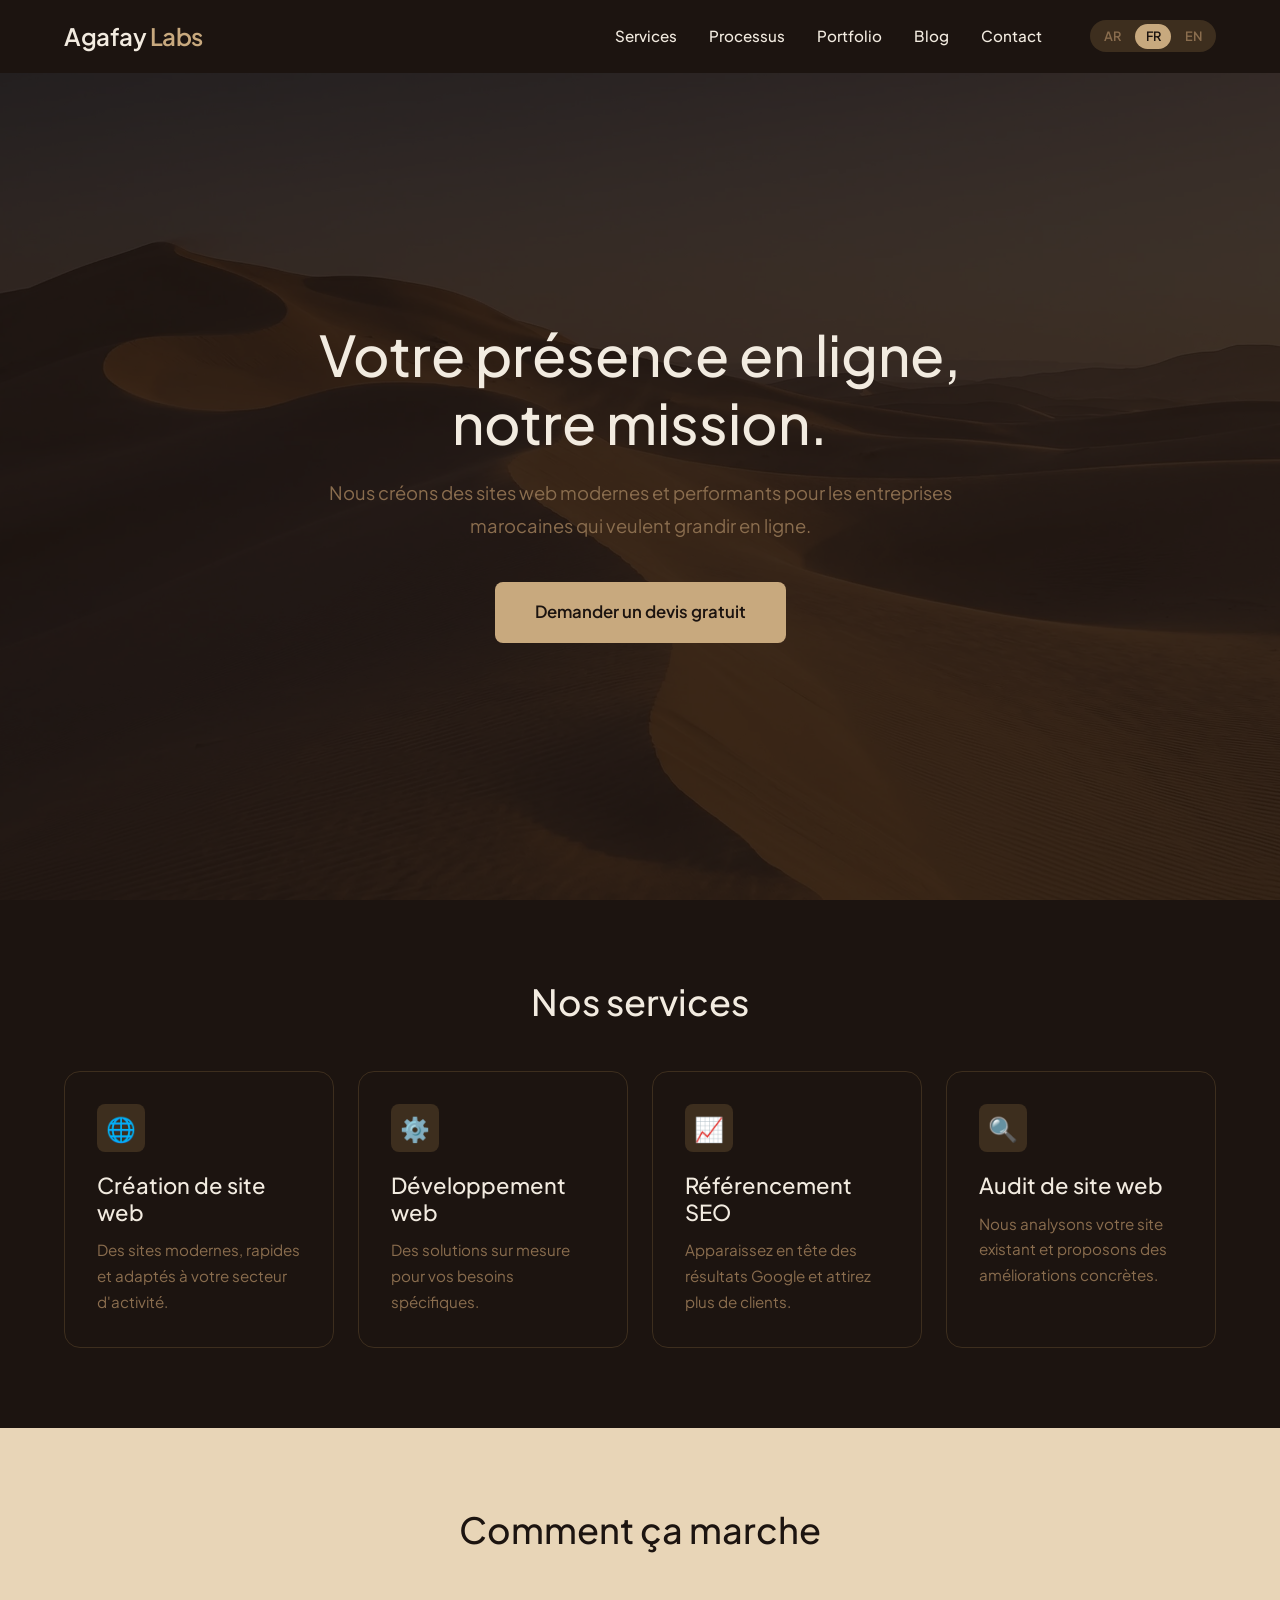
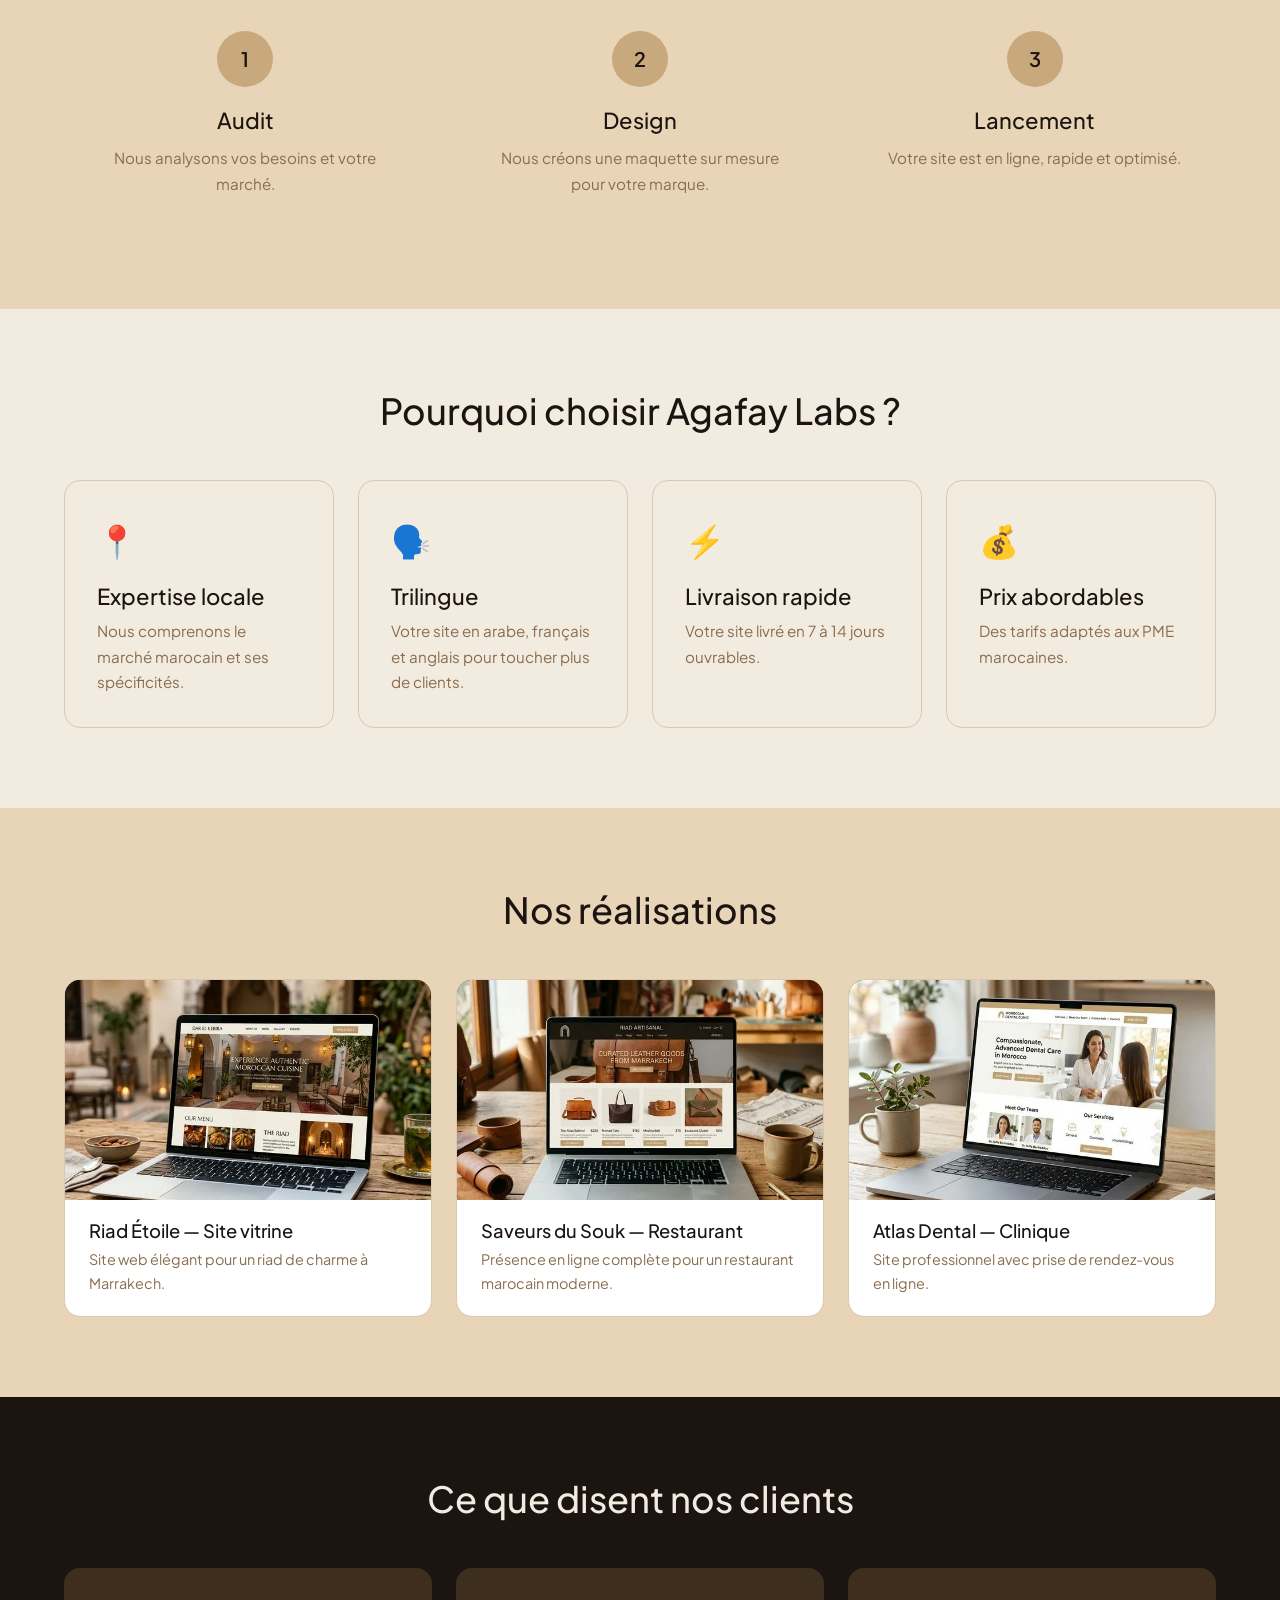
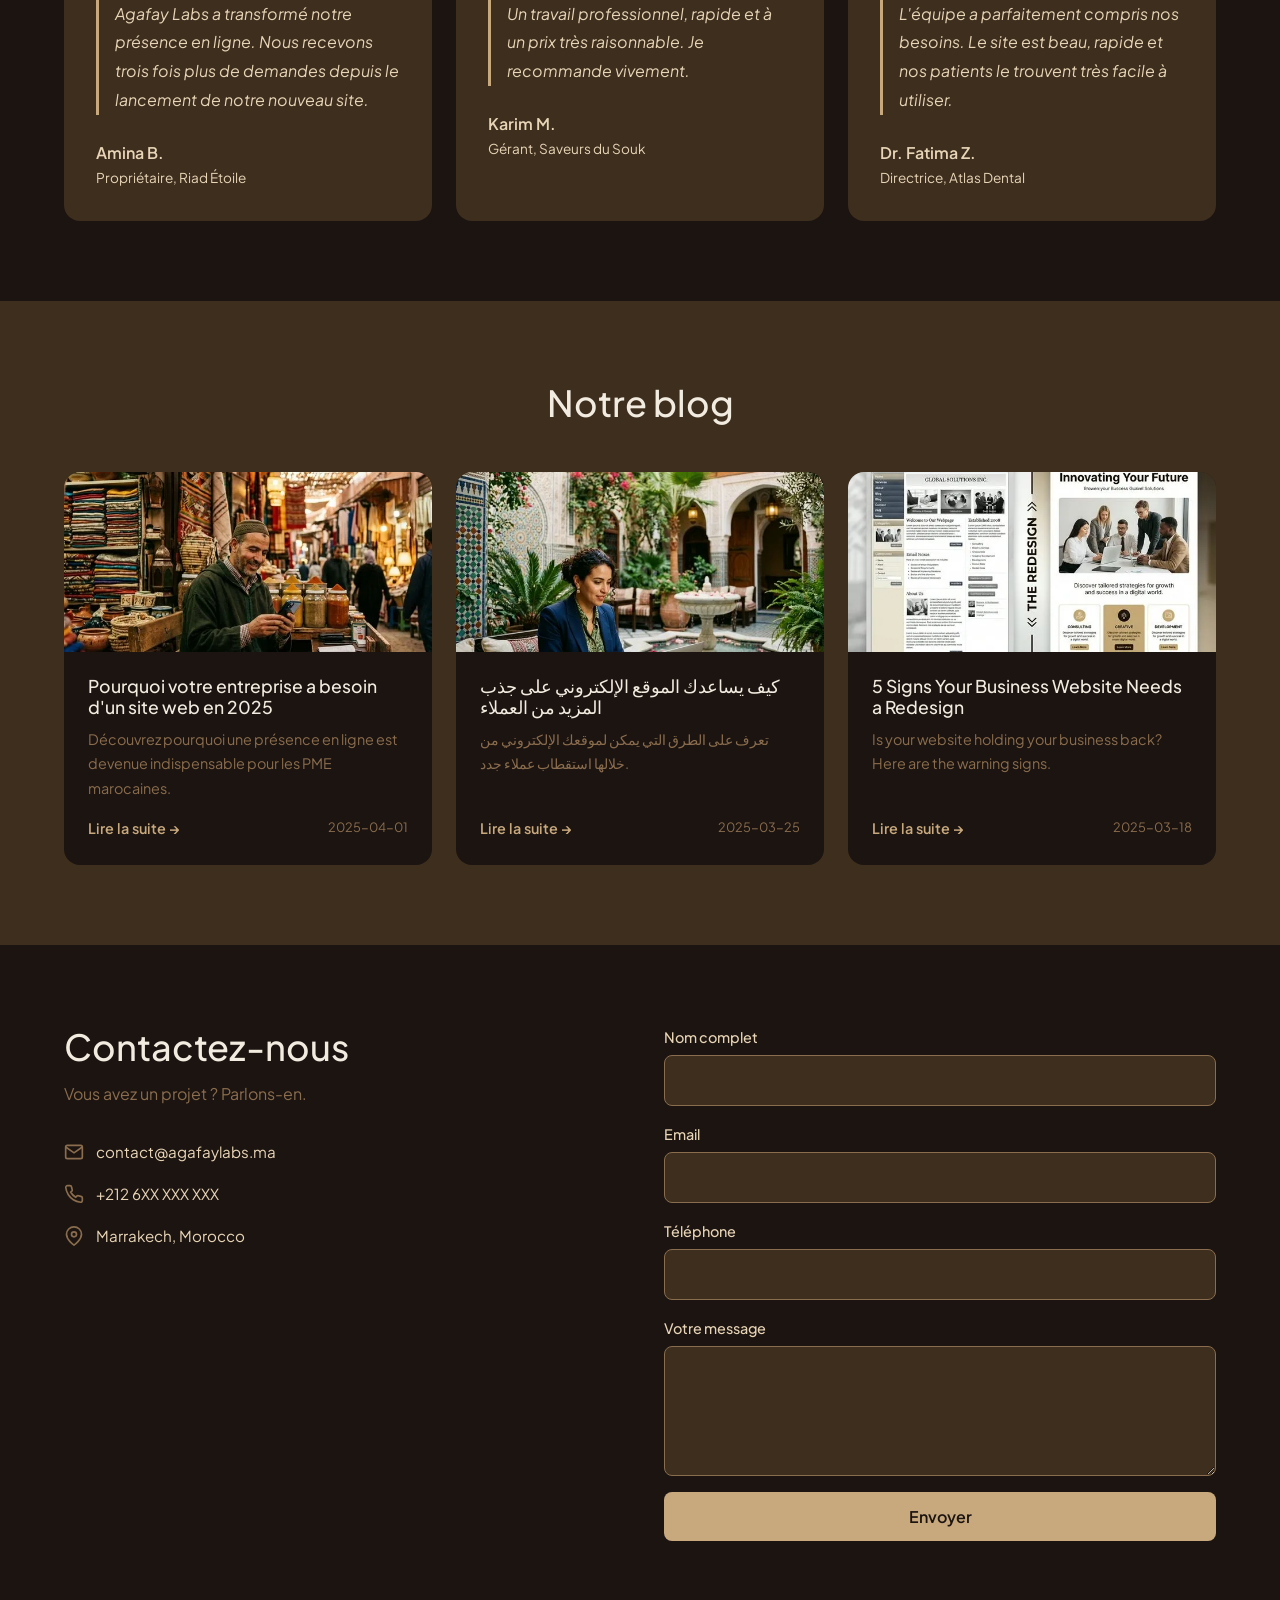
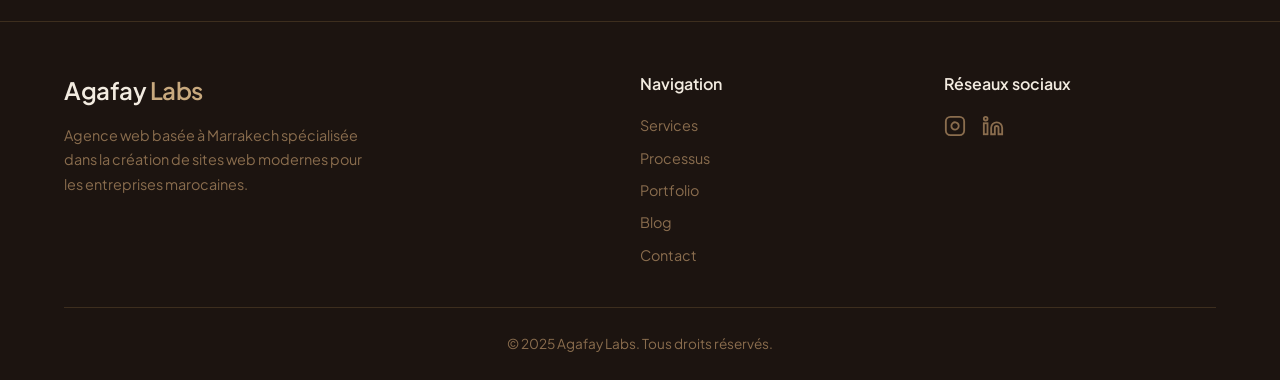
==== commit c1e0128c: "Performance: convert all images to WebP, add preloading, defer scripts - Hero image: 5.7MB to 131KB " ====
--- a/index.html
+++ b/index.html
@@ -10,14 +10,17 @@
   <!-- Open Graph -->
   <meta property="og:title" content="Agafay Labs — Agence Web à Marrakech">
   <meta property="og:description" content="Nous créons des sites web modernes et performants pour les entreprises marocaines qui veulent grandir en ligne.">
-  <meta property="og:image" content="https://agafaylabs.ma/images/og-social-share.png">
+  <meta property="og:image" content="https://agafaylabs.ma/images/og-social-share.webp">
   <meta property="og:url" content="https://agafaylabs.ma/">
   <meta property="og:type" content="website">
+
+  <!-- Preload critical assets -->
+  <link rel="preload" as="image" href="images/hero-background.webp" type="image/webp">
 
   <!-- Fonts -->
   <link rel="preconnect" href="https://fonts.googleapis.com">
   <link rel="preconnect" href="https://fonts.gstatic.com" crossorigin>
-  <link href="https://fonts.googleapis.com/css2?family=Plus+Jakarta+Sans:wght@400;500;600&family=Noto+Sans+Arabic:wght@400;500;600&display=swap" rel="stylesheet">
+  <link href="https://fonts.googleapis.com/css2?family=Plus+Jakarta+Sans:wght@400;600&family=Noto+Sans+Arabic:wght@400;600&display=swap" rel="stylesheet">
 
   <link rel="stylesheet" href="css/style.css">
 
@@ -74,7 +77,7 @@
   <section class="hero" id="hero">
     <!-- Desert background image -->
     <div class="hero__bg">
-      <img src="images/hero-background.png" alt="Agafay desert landscape at golden hour" loading="lazy">
+      <img src="images/hero-background.webp" alt="Agafay desert landscape at golden hour" loading="lazy">
     </div>
     <div class="hero__content">
       <h1 data-i18n="heroTagline">Votre présence en ligne, notre mission.</h1>
@@ -180,7 +183,7 @@
       <div class="portfolio-grid">
         <div class="portfolio-card reveal">
           <div class="portfolio-card__image">
-            <img src="images/portfolio-restaurant.png" alt="Site web pour Riad Étoile, Marrakech" loading="lazy">
+            <img src="images/portfolio-restaurant.webp" alt="Site web pour Riad Étoile, Marrakech" loading="lazy">
             <div class="portfolio-card__overlay"><span data-i18n="viewProject">Voir le projet</span></div>
           </div>
           <div class="portfolio-card__info">
@@ -190,7 +193,7 @@
         </div>
         <div class="portfolio-card reveal">
           <div class="portfolio-card__image">
-            <img src="images/portfolio-boutique.png" alt="Site e-commerce pour boutique artisanale marocaine" loading="lazy">
+            <img src="images/portfolio-boutique.webp" alt="Site e-commerce pour boutique artisanale marocaine" loading="lazy">
             <div class="portfolio-card__overlay"><span data-i18n="viewProject">Voir le projet</span></div>
           </div>
           <div class="portfolio-card__info">
@@ -200,7 +203,7 @@
         </div>
         <div class="portfolio-card reveal">
           <div class="portfolio-card__image">
-            <img src="images/portfolio-clinic.png" alt="Site web professionnel pour Atlas Dental" loading="lazy">
+            <img src="images/portfolio-clinic.webp" alt="Site web professionnel pour Atlas Dental" loading="lazy">
             <div class="portfolio-card__overlay"><span data-i18n="viewProject">Voir le projet</span></div>
           </div>
           <div class="portfolio-card__info">
@@ -249,7 +252,7 @@
         <a href="posts/post-1.html" class="blog-card reveal">
           <div class="blog-card__image">
             <span class="blog-card__badge">Business</span>
-            <img src="images/blog-hero-french.png" alt="Entrepreneur marocain dans un souk" loading="lazy">
+            <img src="images/blog-hero-french.webp" alt="Entrepreneur marocain dans un souk" loading="lazy">
           </div>
           <div class="blog-card__body">
             <h3 data-i18n="blog1Title">Pourquoi votre entreprise a besoin d'un site web en 2025</h3>
@@ -264,7 +267,7 @@
         <a href="posts/post-2.html" class="blog-card reveal">
           <div class="blog-card__image">
             <span class="blog-card__badge">Marketing</span>
-            <img src="images/blog-hero-arabic.png" alt="رائدة أعمال مغربية تعمل على حاسوبها" loading="lazy">
+            <img src="images/blog-hero-arabic.webp" alt="رائدة أعمال مغربية تعمل على حاسوبها" loading="lazy">
           </div>
           <div class="blog-card__body">
             <h3 data-i18n="blog2Title">كيف يساعدك الموقع الإلكتروني على جذب المزيد من العملاء</h3>
@@ -279,7 +282,7 @@
         <a href="posts/post-3.html" class="blog-card reveal">
           <div class="blog-card__image">
             <span class="blog-card__badge">Web Design</span>
-            <img src="images/blog-hero-english.png" alt="Before and after website redesign comparison" loading="lazy">
+            <img src="images/blog-hero-english.webp" alt="Before and after website redesign comparison" loading="lazy">
           </div>
           <div class="blog-card__body">
             <h3 data-i18n="blog3Title">5 Signs Your Business Website Needs a Redesign</h3>
@@ -373,6 +376,6 @@
     </div>
   </footer>
 
-  <script src="js/script.js"></script>
+  <script src="js/script.js" defer></script>
 </body>
 </html>
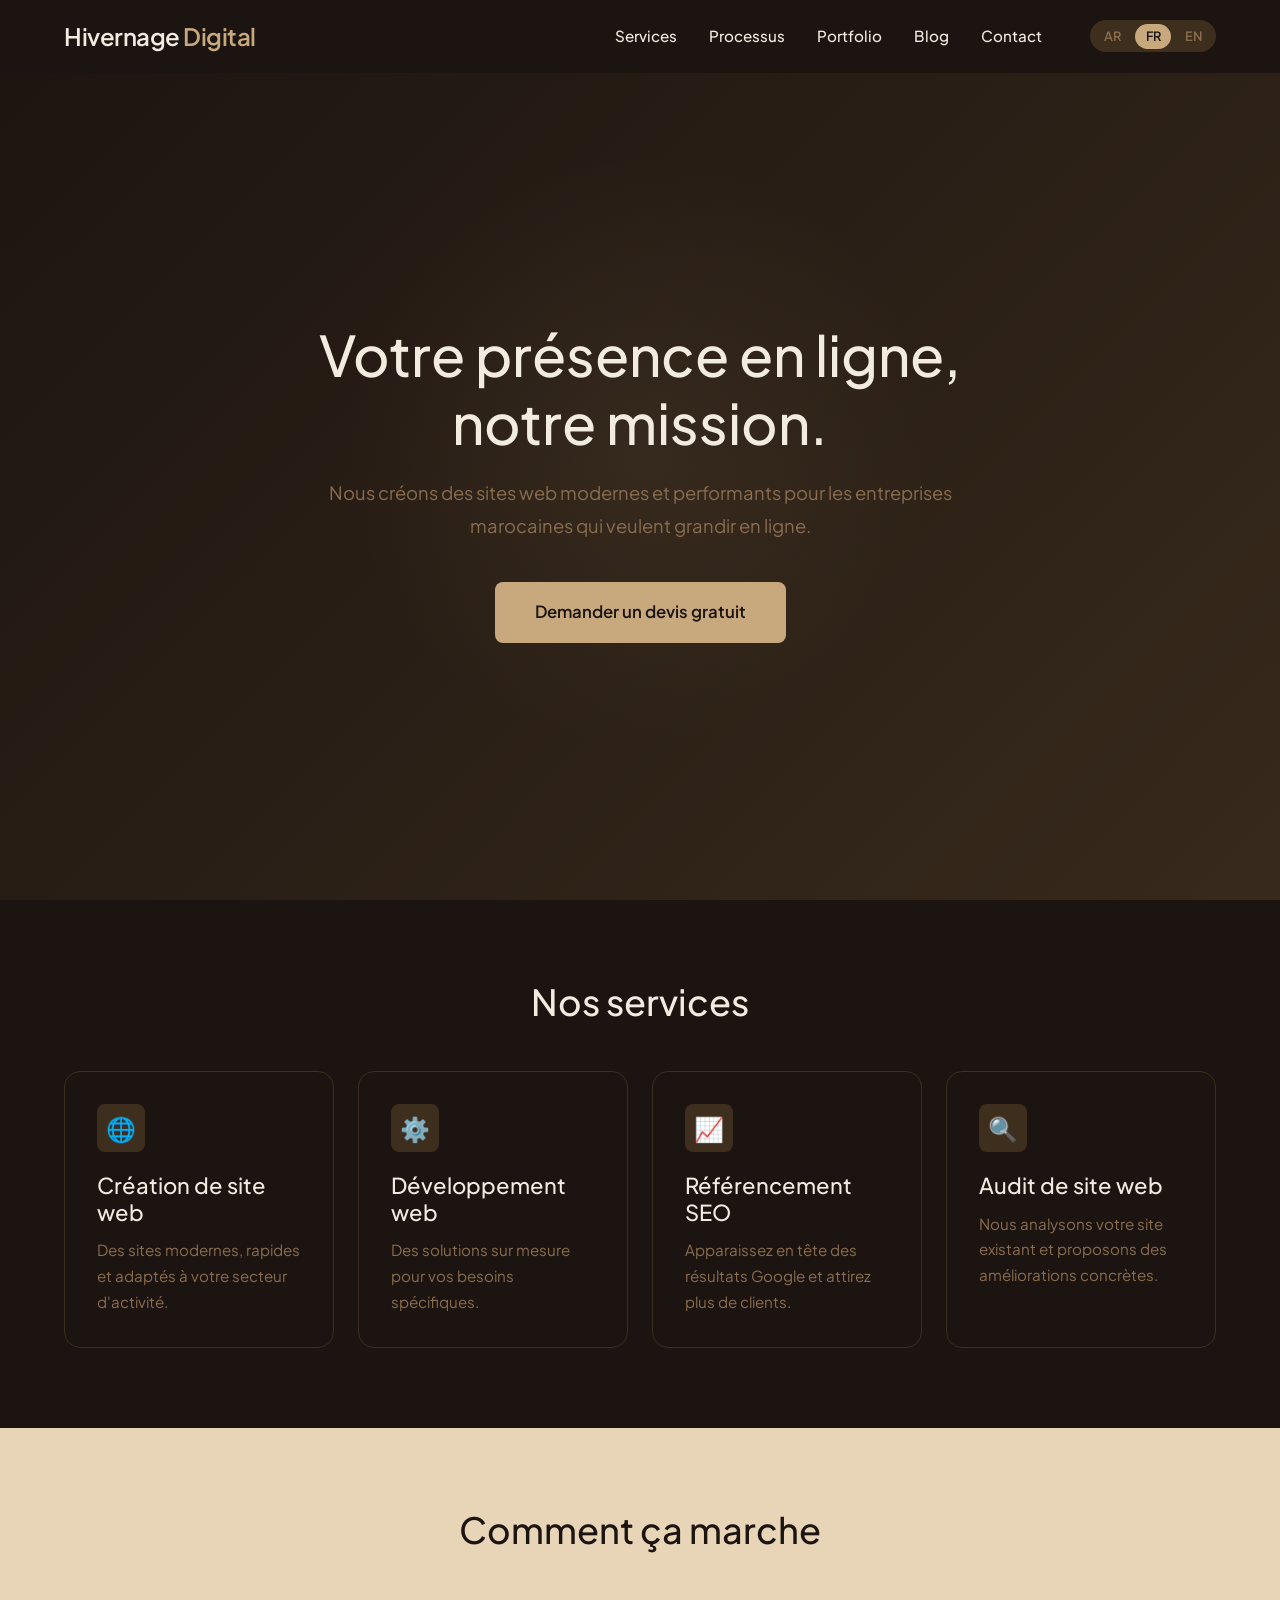
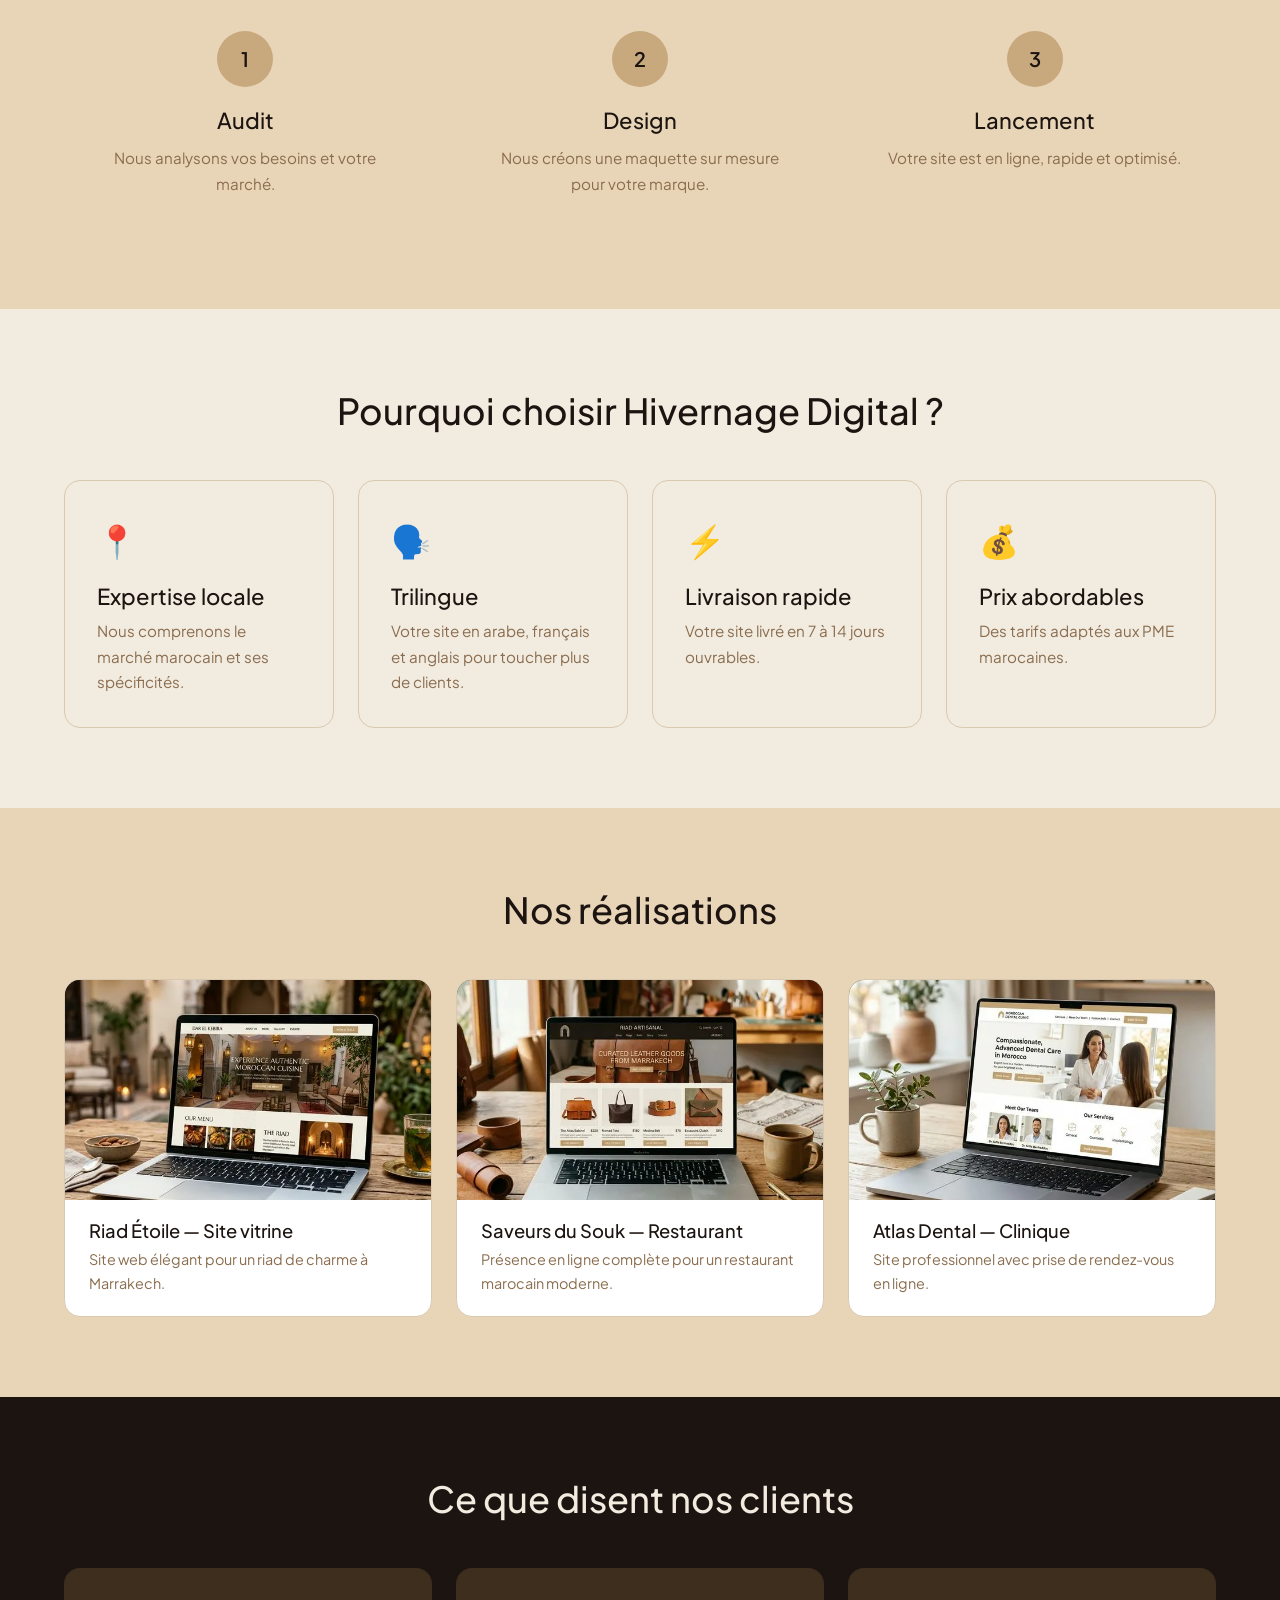
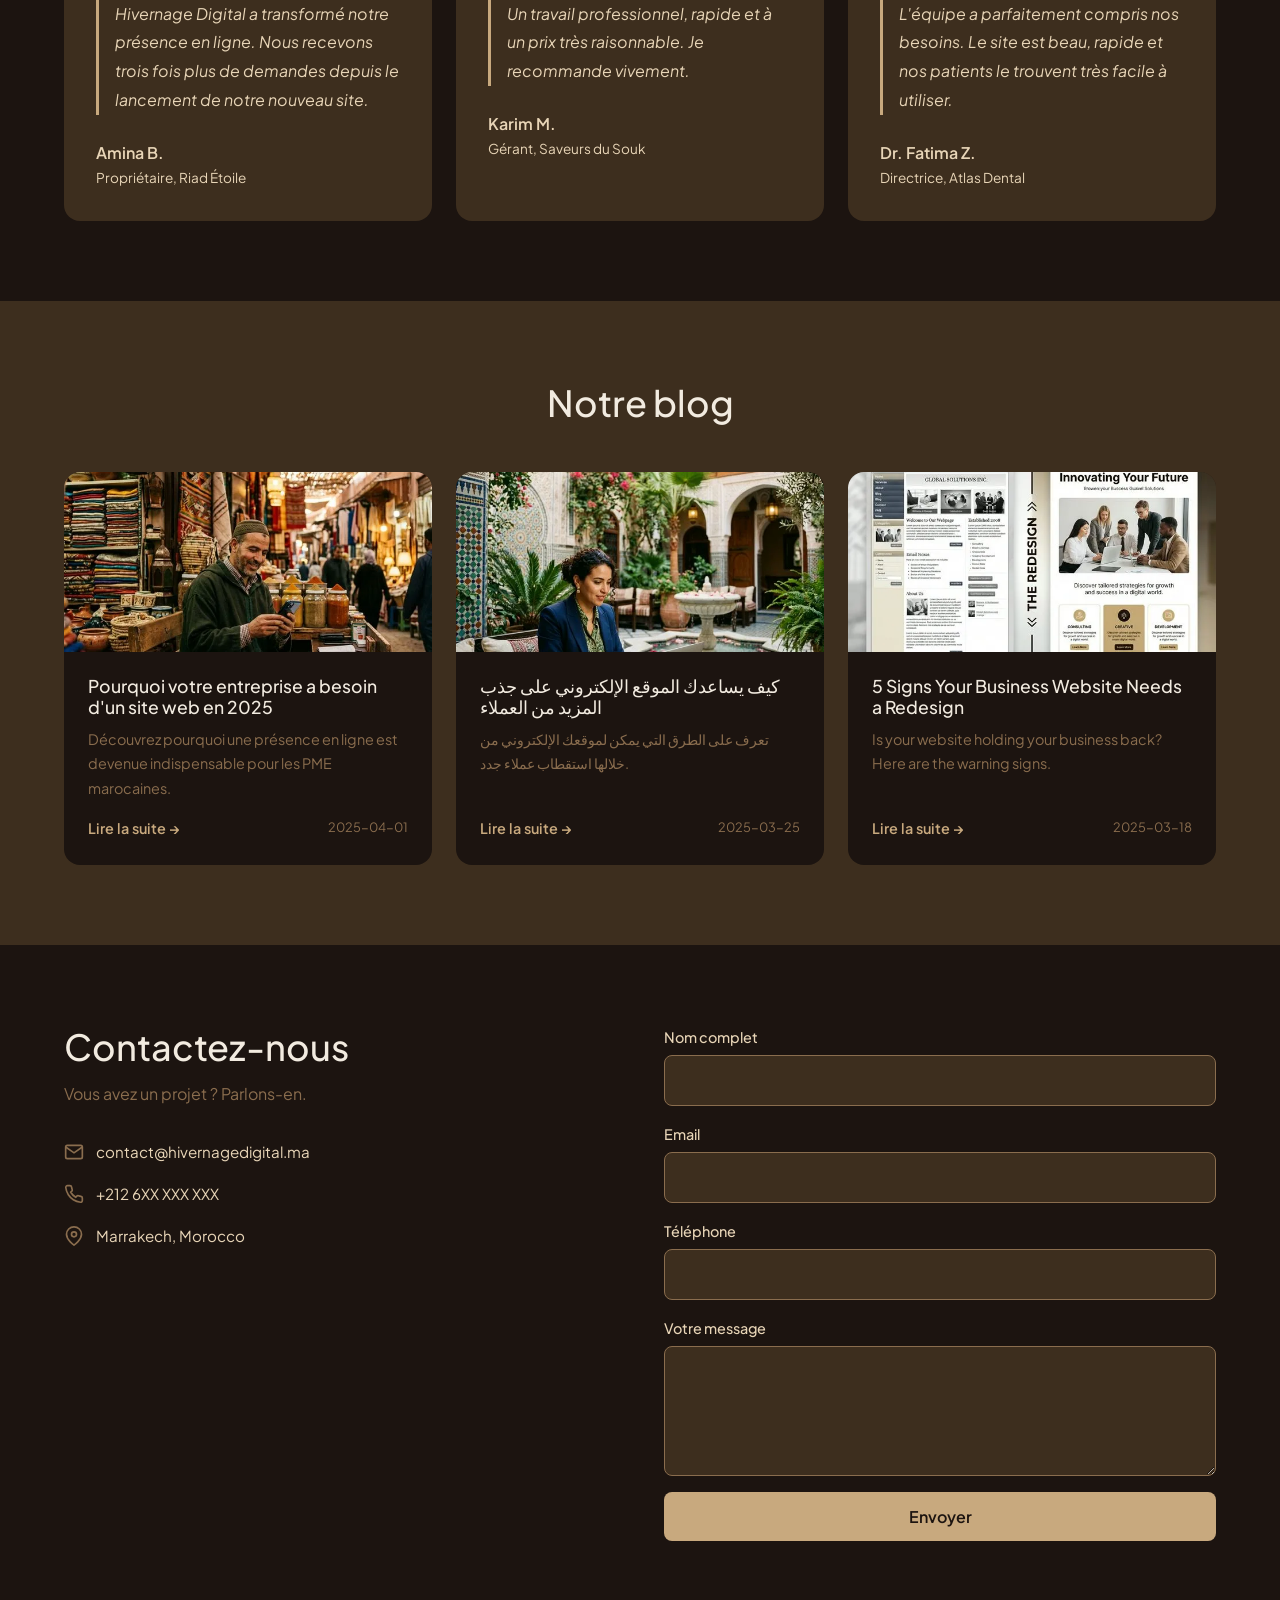
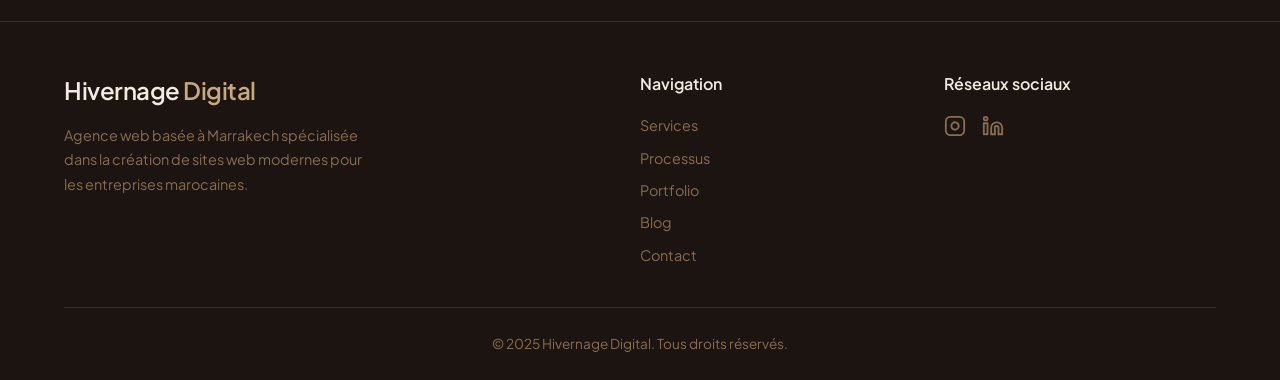
==== commit 04e0c833: "Rebrand to Hivernage Digital, gradient hero" ====
--- a/index.html
+++ b/index.html
@@ -3,19 +3,18 @@
 <head>
   <meta charset="UTF-8">
   <meta name="viewport" content="width=device-width, initial-scale=1.0">
-  <title>Agafay Labs — Agence Web à Marrakech | Création de sites web</title>
-  <meta name="description" content="Agafay Labs est une agence web à Marrakech spécialisée dans la création de sites web modernes et performants pour les entreprises marocaines.">
-  <link rel="canonical" href="https://agafaylabs.ma/">
+  <title>Hivernage Digital — Agence Web à Marrakech | Création de sites web</title>
+  <meta name="description" content="Hivernage Digital est une agence web à Marrakech spécialisée dans la création de sites web modernes et performants pour les entreprises marocaines.">
+  <link rel="canonical" href="https://hivernagedigital.ma/">
 
   <!-- Open Graph -->
-  <meta property="og:title" content="Agafay Labs — Agence Web à Marrakech">
+  <meta property="og:title" content="Hivernage Digital — Agence Web à Marrakech">
   <meta property="og:description" content="Nous créons des sites web modernes et performants pour les entreprises marocaines qui veulent grandir en ligne.">
-  <meta property="og:image" content="https://agafaylabs.ma/images/og-social-share.webp">
-  <meta property="og:url" content="https://agafaylabs.ma/">
+  <meta property="og:image" content="https://hivernagedigital.ma/images/og-social-share.webp">
+  <meta property="og:url" content="https://hivernagedigital.ma/">
   <meta property="og:type" content="website">
 
-  <!-- Preload critical assets -->
-  <link rel="preload" as="image" href="images/hero-background.webp" type="image/webp">
+
 
   <!-- Fonts -->
   <link rel="preconnect" href="https://fonts.googleapis.com">
@@ -29,10 +28,10 @@
   {
     "@context": "https://schema.org",
     "@type": "LocalBusiness",
-    "name": "Agafay Labs",
+    "name": "Hivernage Digital",
     "description": "Agence web à Marrakech spécialisée dans la création de sites web modernes pour les entreprises marocaines.",
-    "url": "https://agafaylabs.ma",
-    "email": "contact@agafaylabs.ma",
+    "url": "https://hivernagedigital.ma",
+    "email": "contact@hivernagedigital.ma",
     "telephone": "+212 6XX XXX XXX",
     "address": {
       "@type": "PostalAddress",
@@ -40,8 +39,8 @@
       "addressCountry": "MA"
     },
     "sameAs": [
-      "https://instagram.com/agafaylabs",
-      "https://linkedin.com/company/agafaylabs"
+      "https://instagram.com/hivernagedigital",
+      "https://linkedin.com/company/hivernagedigital"
     ]
   }
   </script>
@@ -54,7 +53,7 @@
   <!-- NAVBAR -->
   <nav class="navbar" id="navbar">
     <div class="container">
-      <a href="index.html" class="navbar__logo">Agafay <span>Labs</span></a>
+      <a href="index.html" class="navbar__logo">Hivernage <span>Digital</span></a>
       <div class="navbar__links" id="nav-links">
         <a href="#services" data-i18n="navServices">Services</a>
         <a href="#process" data-i18n="navProcess">Processus</a>
@@ -75,10 +74,6 @@
 
   <!-- HERO -->
   <section class="hero" id="hero">
-    <!-- Desert background image -->
-    <div class="hero__bg">
-      <img src="images/hero-background.webp" alt="Agafay desert landscape at golden hour" loading="lazy">
-    </div>
     <div class="hero__content">
       <h1 data-i18n="heroTagline">Votre présence en ligne, notre mission.</h1>
       <p class="hero__subtitle" data-i18n="heroSubtitle">Nous créons des sites web modernes et performants pour les entreprises marocaines qui veulent grandir en ligne.</p>
@@ -147,7 +142,7 @@
   <section class="section-light" id="why-us">
     <div class="container">
       <div class="section-title reveal">
-        <h2 data-i18n="whyTitle">Pourquoi choisir Agafay Labs ?</h2>
+        <h2 data-i18n="whyTitle">Pourquoi choisir Hivernage Digital ?</h2>
       </div>
       <div class="reasons-grid">
         <div class="reason-card reveal">
@@ -223,7 +218,7 @@
       </div>
       <div class="testimonials-grid">
         <div class="testimonial-card reveal">
-          <p class="testimonial-card__quote" data-i18n="testimonial1Quote">Agafay Labs a transformé notre présence en ligne. Nous recevons trois fois plus de demandes depuis le lancement de notre nouveau site.</p>
+          <p class="testimonial-card__quote" data-i18n="testimonial1Quote">Hivernage Digital a transformé notre présence en ligne. Nous recevons trois fois plus de demandes depuis le lancement de notre nouveau site.</p>
           <p class="testimonial-card__author" data-i18n="testimonial1Author">Amina B.</p>
           <p class="testimonial-card__role" data-i18n="testimonial1Role">Propriétaire, Riad Étoile</p>
         </div>
@@ -306,7 +301,7 @@
           <p data-i18n="contactSubtitle">Vous avez un projet ? Parlons-en.</p>
           <div class="contact-info__item">
             <svg width="20" height="20" viewBox="0 0 24 24" fill="none" stroke="#8A6D4E" stroke-width="2"><path d="M4 4h16c1.1 0 2 .9 2 2v12c0 1.1-.9 2-2 2H4c-1.1 0-2-.9-2-2V6c0-1.1.9-2 2-2z"/><polyline points="22,6 12,13 2,6"/></svg>
-            <span>contact@agafaylabs.ma</span>
+            <span>contact@hivernagedigital.ma</span>
           </div>
           <div class="contact-info__item">
             <svg width="20" height="20" viewBox="0 0 24 24" fill="none" stroke="#8A6D4E" stroke-width="2"><path d="M22 16.92v3a2 2 0 01-2.18 2 19.79 19.79 0 01-8.63-3.07 19.5 19.5 0 01-6-6 19.79 19.79 0 01-3.07-8.67A2 2 0 014.11 2h3a2 2 0 012 1.72 12.84 12.84 0 00.7 2.81 2 2 0 01-.45 2.11L8.09 9.91a16 16 0 006 6l1.27-1.27a2 2 0 012.11-.45 12.84 12.84 0 002.81.7A2 2 0 0122 16.92z"/></svg>
@@ -347,7 +342,7 @@
     <div class="container">
       <div class="footer__grid">
         <div class="footer__brand">
-          <a href="index.html" class="navbar__logo">Agafay <span>Labs</span></a>
+          <a href="index.html" class="navbar__logo">Hivernage <span>Digital</span></a>
           <p data-i18n="footerDesc">Agence web basée à Marrakech spécialisée dans la création de sites web modernes pour les entreprises marocaines.</p>
         </div>
         <div class="footer__nav">
@@ -361,17 +356,17 @@
         <div class="footer__social">
           <h4 data-i18n="footerSocial">Réseaux sociaux</h4>
           <div class="footer__social-icons">
-            <a href="https://instagram.com/agafaylabs" target="_blank" rel="noopener noreferrer" aria-label="Instagram">
+            <a href="https://instagram.com/hivernagedigital" target="_blank" rel="noopener noreferrer" aria-label="Instagram">
               <svg width="22" height="22" viewBox="0 0 24 24" fill="none" stroke="currentColor" stroke-width="2"><rect x="2" y="2" width="20" height="20" rx="5"/><path d="M16 11.37A4 4 0 1112.63 8 4 4 0 0116 11.37z"/><line x1="17.5" y1="6.5" x2="17.51" y2="6.5"/></svg>
             </a>
-            <a href="https://linkedin.com/company/agafaylabs" target="_blank" rel="noopener noreferrer" aria-label="LinkedIn">
+            <a href="https://linkedin.com/company/hivernagedigital" target="_blank" rel="noopener noreferrer" aria-label="LinkedIn">
               <svg width="22" height="22" viewBox="0 0 24 24" fill="none" stroke="currentColor" stroke-width="2"><path d="M16 8a6 6 0 016 6v7h-4v-7a2 2 0 00-2-2 2 2 0 00-2 2v7h-4v-7a6 6 0 016-6z"/><rect x="2" y="9" width="4" height="12"/><circle cx="4" cy="4" r="2"/></svg>
             </a>
           </div>
         </div>
       </div>
       <div class="footer__bottom">
-        <p data-i18n="footerCopyright">© 2025 Agafay Labs. Tous droits réservés.</p>
+        <p data-i18n="footerCopyright">© 2025 Hivernage Digital. Tous droits réservés.</p>
       </div>
     </div>
   </footer>
--- a/css/style.css
+++ b/css/style.css
@@ -1,5 +1,5 @@
 /* ============================================
-   AGAFAY LABS — Design System
+   HIVERNAGE DIGITAL — Design System
    ============================================ */
 
 /* --- Google Fonts --- */
@@ -264,21 +264,29 @@
   align-items: center;
   justify-content: center;
   text-align: center;
-  background: var(--color-dark-earth);
+  background: linear-gradient(135deg, #1C1410 0%, #3D2E1E 40%, #2a1f17 60%, #1C1410 100%);
+  background-size: 300% 300%;
+  animation: heroGradient 12s ease infinite;
   position: relative;
   overflow: hidden;
   padding: 8rem 1.5rem 4rem;
 }
-.hero__bg {
+@keyframes heroGradient {
+  0% { background-position: 0% 50%; }
+  50% { background-position: 100% 50%; }
+  100% { background-position: 0% 50%; }
+}
+/* Subtle decorative glow */
+.hero::before {
+  content: '';
   position: absolute;
-  inset: 0;
-  opacity: 0.15;
+  top: 50%;
+  left: 50%;
+  transform: translate(-50%, -50%);
+  width: 600px;
+  height: 600px;
+  background: radial-gradient(circle, rgba(200,169,126,0.08) 0%, transparent 70%);
   pointer-events: none;
-}
-.hero__bg img {
-  width: 100%;
-  height: 100%;
-  object-fit: cover;
 }
 .portfolio-card__image img {
   width: 100%;
